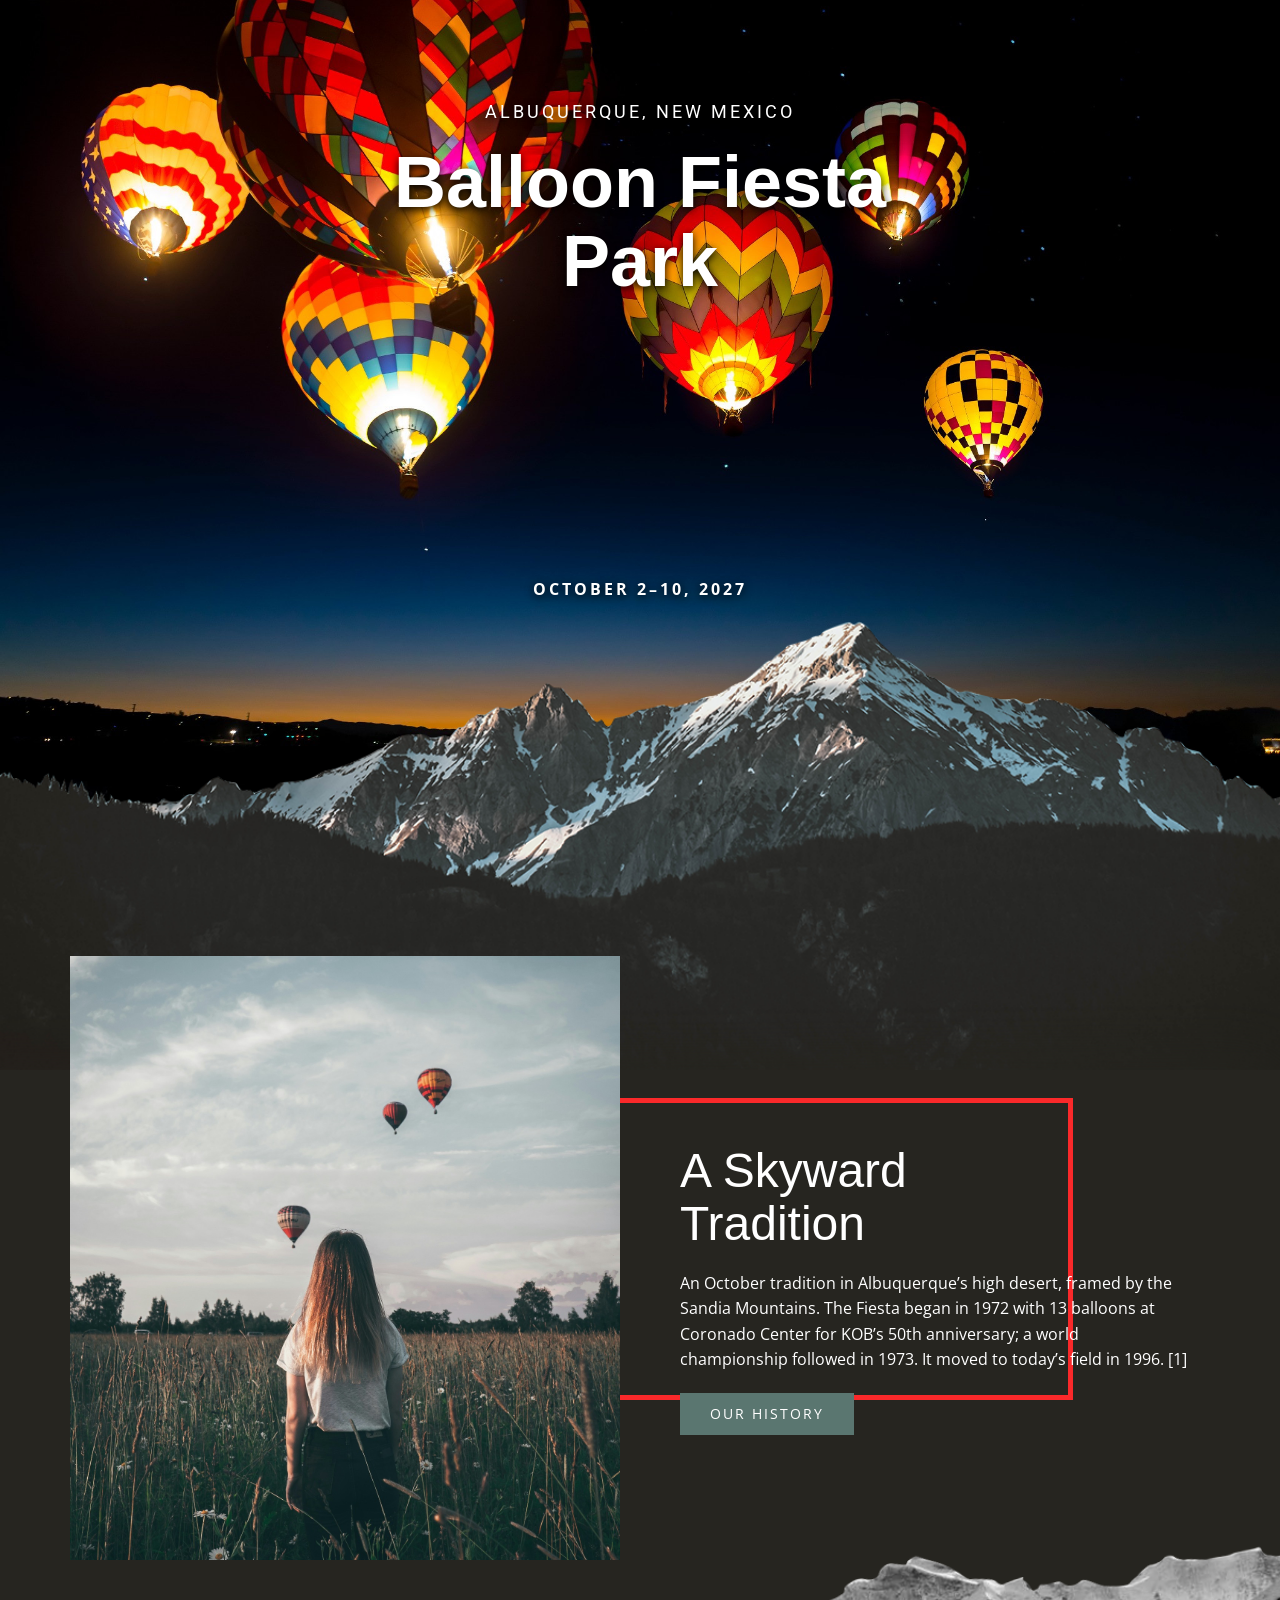
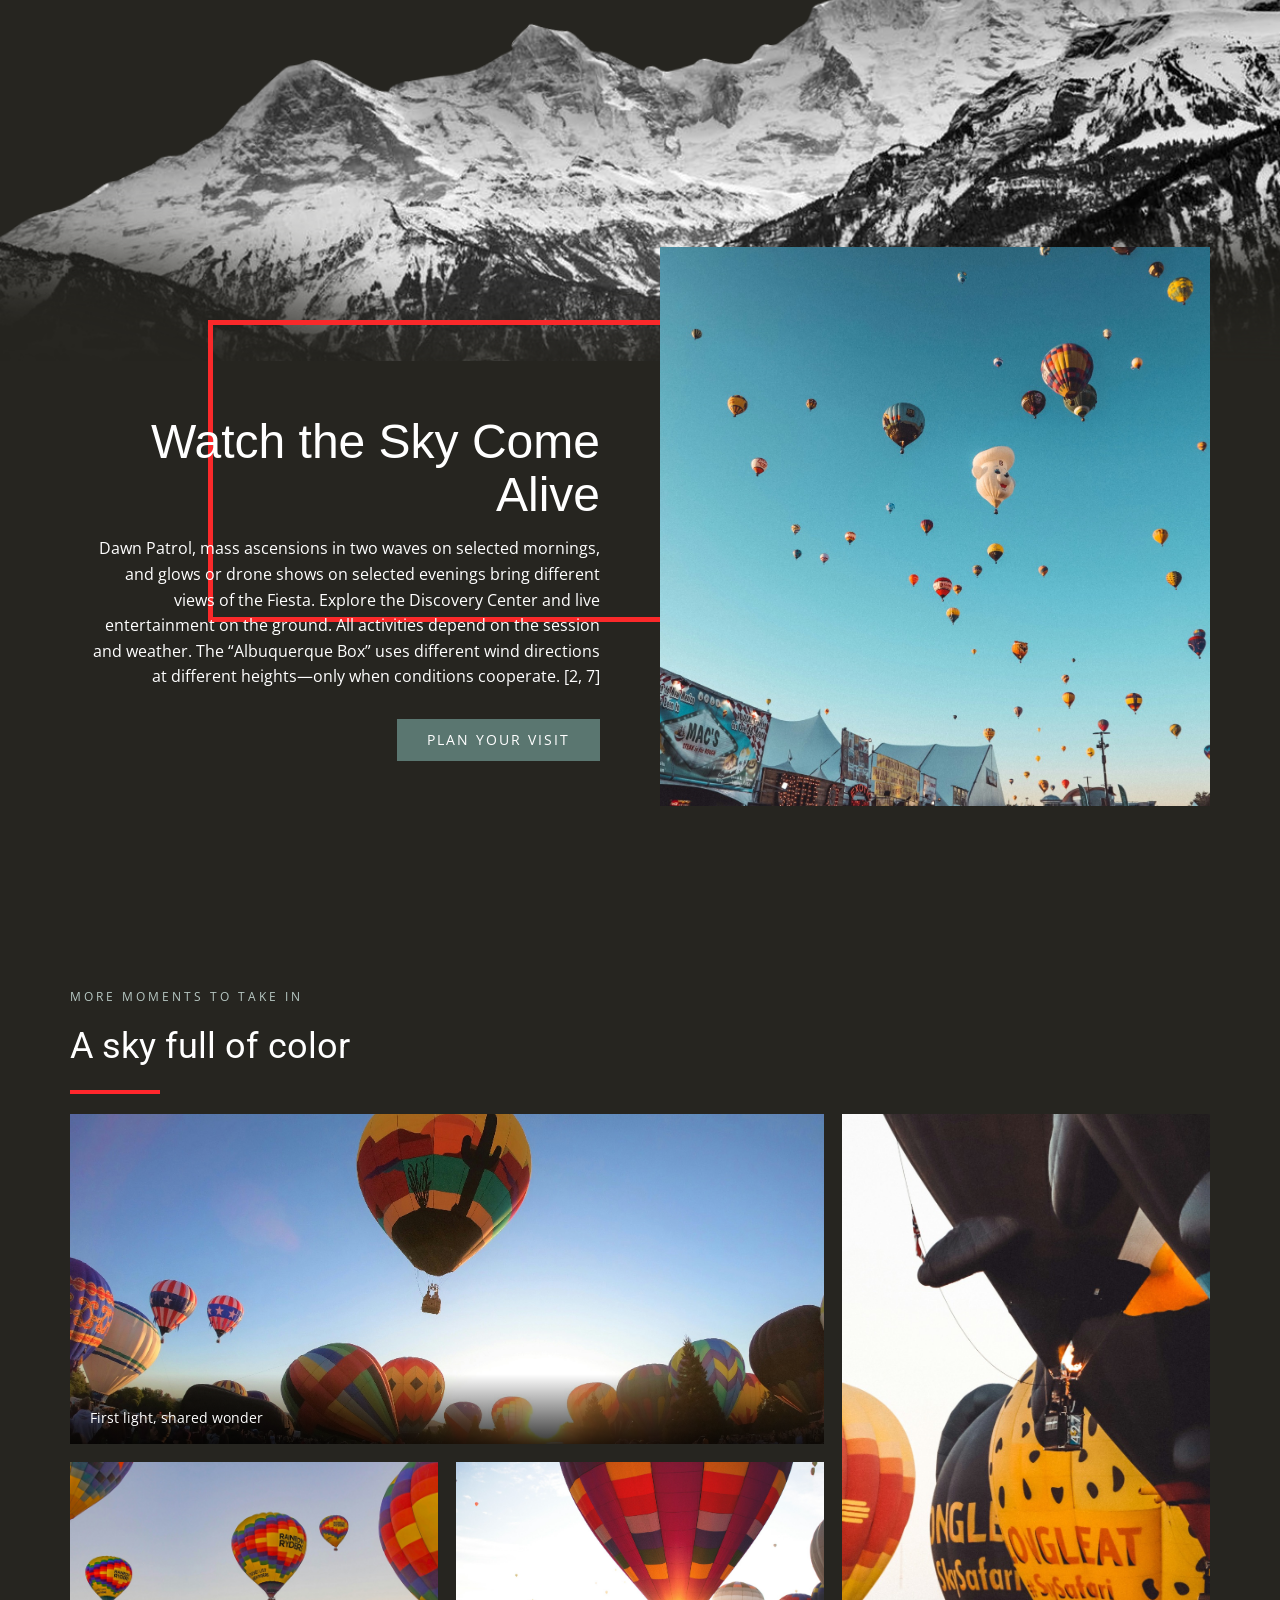
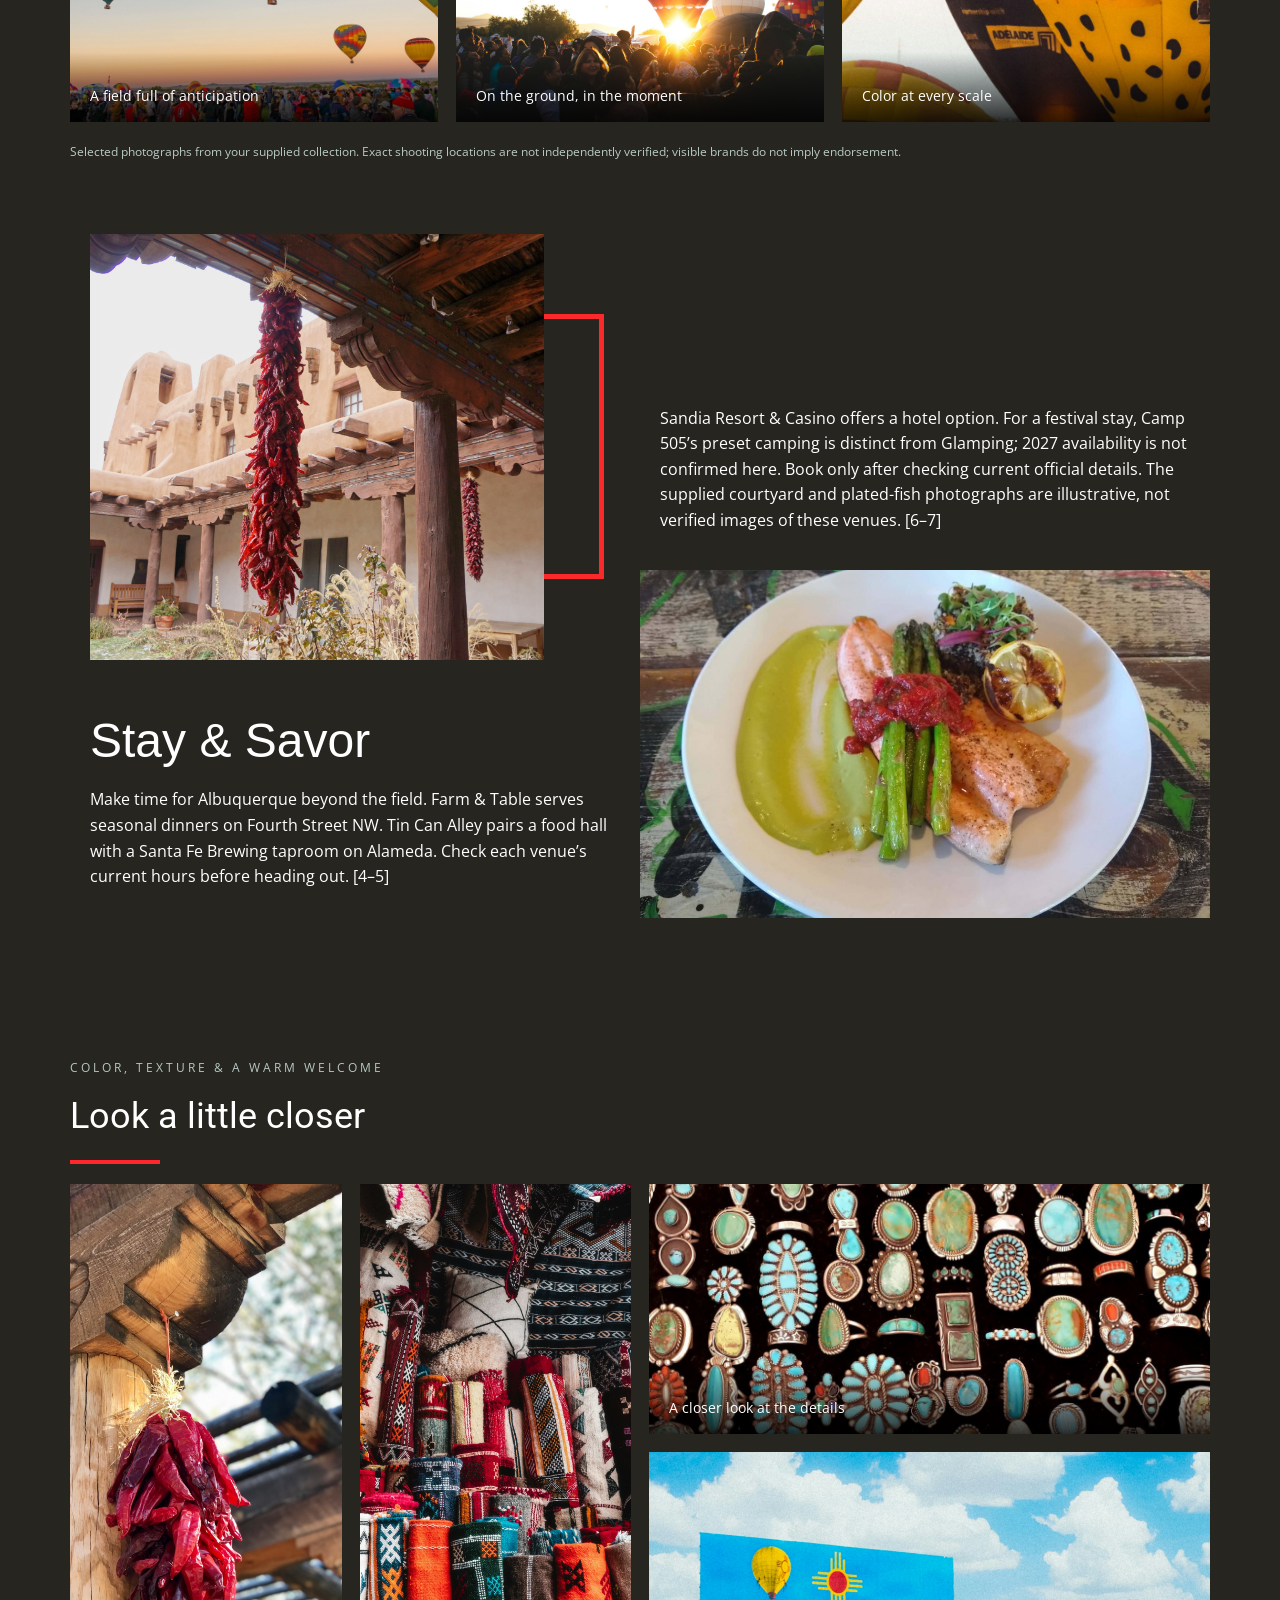
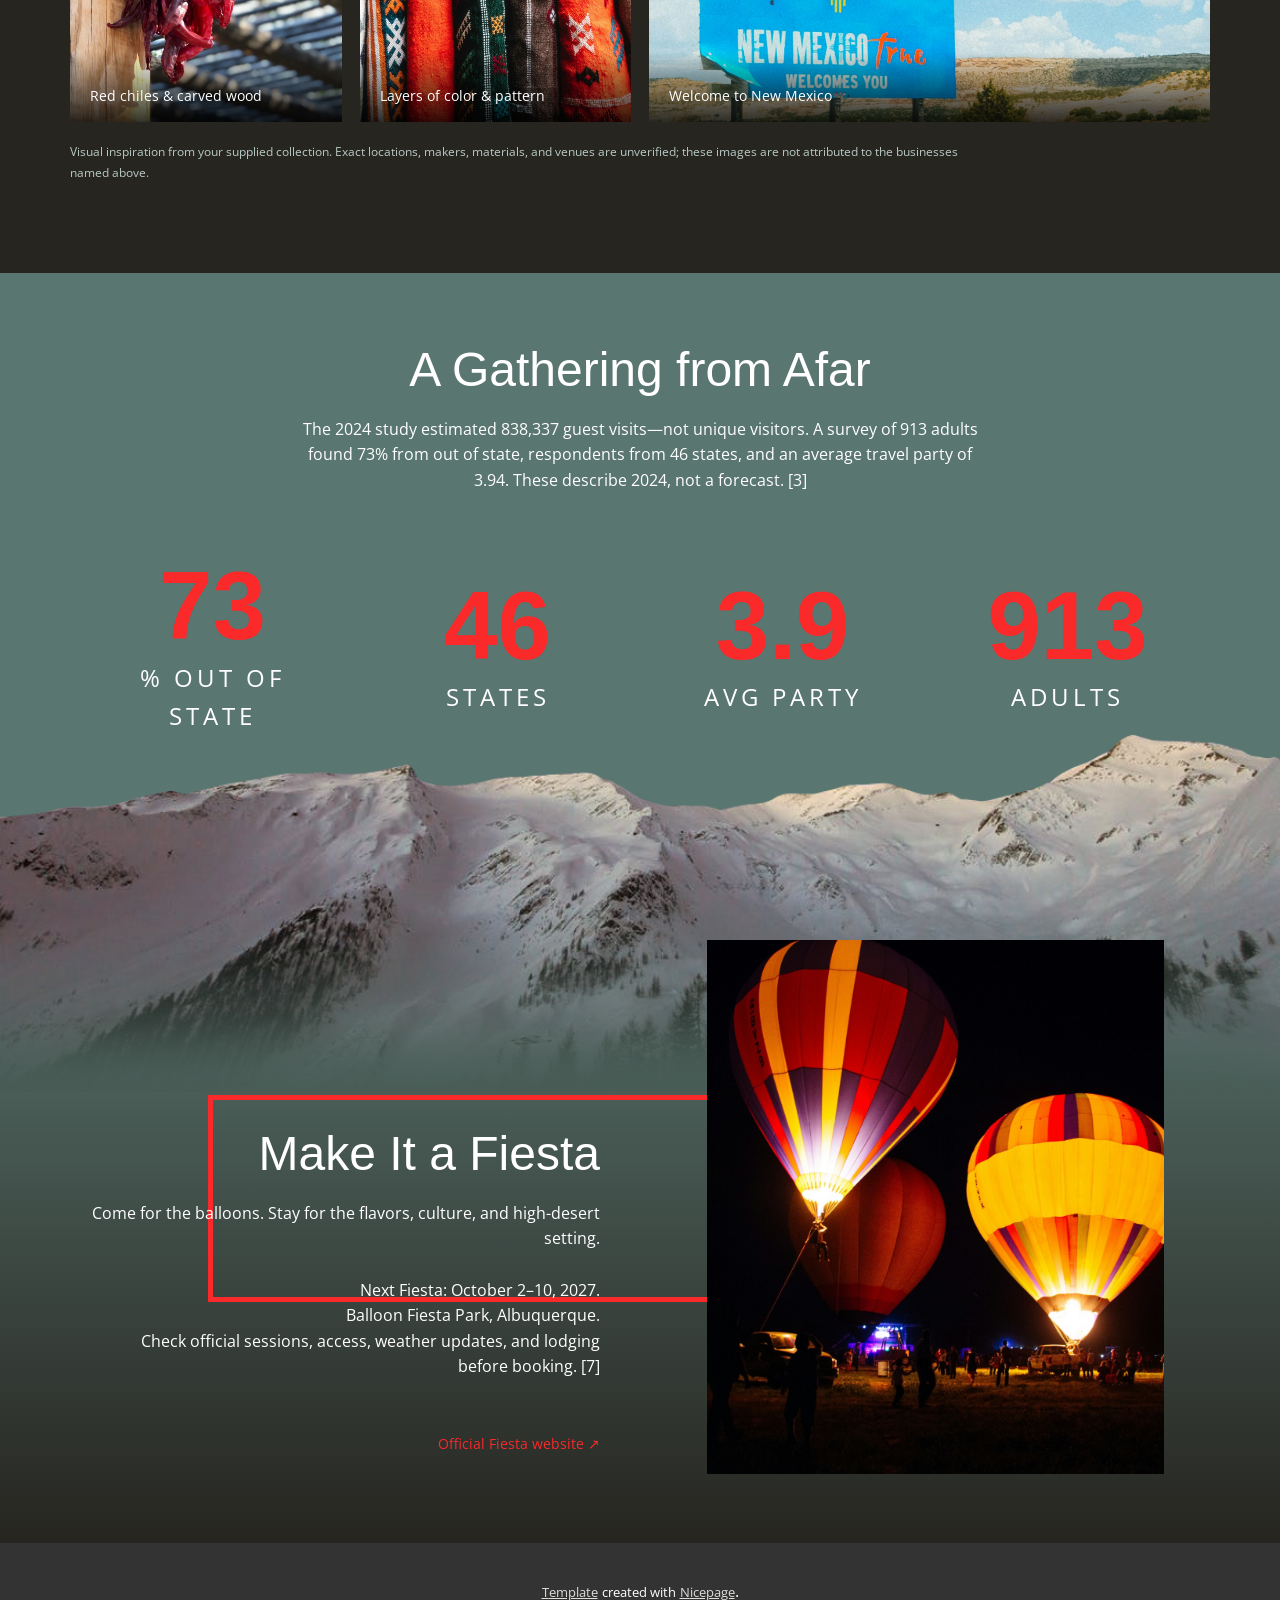
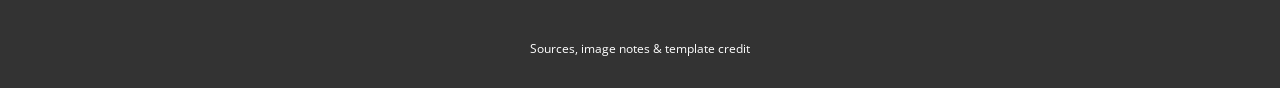
==== balloon-fiesta/index.html @ 9052388d "Add Balloon Fiesta V2 website in separate balloon-fiesta folder" ====
<!DOCTYPE html>
<html style="font-size: 16px;" lang="en"><head>
    <meta http-equiv="Content-Security-Policy" content="default-src 'self' data:; style-src 'self' 'unsafe-inline'; img-src 'self' data:; font-src 'self'; script-src 'none'; connect-src 'none'; form-action 'none'; base-uri 'none'"><meta name="viewport" content="width=device-width, initial-scale=1.0">
    <meta charset="utf-8">
    <meta name="keywords" content="Balloon Fiesta Park, Albuquerque, New Mexico"><meta name="description" content="">
    <title>Balloon Fiesta Park | Albuquerque, New Mexico</title>
    <link rel="stylesheet" href="assets/nicepage.css" media="screen">
    <link id="u-google-font" rel="stylesheet" href="assets/fonts.css"><style class="u-style">.u-section-2 {background-image: url("assets/hero-night.jpeg"); background-position: 50% 50%}
.u-section-2 .u-sheet-1 {min-height: 805px}
.u-section-2 .u-group-1 {width: 684px; min-height: 262px; height: auto; margin: 70px auto 0}
.u-section-2 .u-text-1 {position: relative; text-transform: uppercase; font-size: 1.125rem; letter-spacing: 3px; margin: 25px 20px 0}
.u-section-2 .u-text-2 {position: relative; font-weight: 700; margin: 20px 20px 25px}
.u-section-2 .u-image-1 {width: 284px; height: 201px; margin: 157px auto 80px 428px} 
@media (max-width: 1199px){ .u-section-2 .u-group-1 {width: 564px}
.u-section-2 .u-text-1 {margin-left: 16px; margin-right: 16px}
.u-section-2 .u-text-2 {margin-left: 16px; margin-right: 16px}
.u-section-2 .u-image-1 {width: 234px; margin-left: 353px} }
@media (max-width: 991px){ .u-section-2 .u-sheet-1 {min-height: 836px}
.u-section-2 .u-group-1 {width: 576px; min-height: 328px; margin-top: 65px; margin-bottom: 0}
.u-section-2 .u-text-1 {margin: 35px 13px 0}
.u-section-2 .u-text-2 {margin-left: 13px; margin-right: 13px; margin-bottom: 35px}
.u-section-2 .u-image-1 {width: 179px; margin-top: 162px; margin-left: 270px} }
@media (max-width: 767px){ .u-section-2 .u-sheet-1 {min-height: 733px}
.u-section-2 .u-group-1 {width: 405px}
.u-section-2 .u-text-1 {margin-left: 9px; margin-right: 9px}
.u-section-2 .u-text-2 {font-size: 3.75rem; margin-left: 9px; margin-right: 9px}
.u-section-2 .u-image-1 {width: 168px; margin-top: 65px; margin-left: auto; margin-bottom: 0} }
@media (max-width: 575px){ .u-section-2 .u-group-1 {width: 340px}
.u-section-2 .u-text-1 {margin-left: 6px; margin-right: 6px}
.u-section-2 .u-text-2 {margin-left: 6px; margin-right: 6px}
.u-section-2 .u-image-1 {width: 141px; margin-bottom: 74px} }</style><style class="u-style">.u-section-3 {background-image: none}
.u-section-3 .u-image-1 {height: 462px; margin-top: -193px; margin-bottom: 0; margin-left: 0; width: 1300px}
.u-section-3 .u-sheet-1 {min-height: 805px; margin: -268px auto 0}
.u-section-3 .u-layout-wrap-1 {margin: 150px auto 52px 0}
.u-section-3 .u-image-2 {background-image: url("assets/watching-balloons.jpg"); min-height: 643px; background-position: 50% 50%}
.u-section-3 .u-shape-1 {width: 453px; height: 302px; margin: 142px auto 60px 550px}
.u-section-3 .u-layout-cell-2 {min-height: 643px}
.u-section-3 .u-container-layout-2 {padding-left: 20px}
.u-section-3 .u-text-1 {font-size: 3rem; margin: 189px 246px 0 0}
.u-section-3 .u-text-2 {position: relative; margin: 20px 20px 0 0}
.u-section-3 .u-btn-1 {position: relative; background-image: none; text-transform: uppercase; font-size: 0.875rem; letter-spacing: 2px; margin: 20px auto 125px 0} 
@media (max-width: 1199px){ .u-section-3 .u-image-1 {margin-left: initial; width: auto}
.u-section-3 .u-layout-wrap-1 {margin-right: initial; margin-left: initial}
.u-section-3 .u-image-2 {min-height: 665px}
.u-section-3 .u-shape-1 {margin-left: 454px}
.u-section-3 .u-layout-cell-2 {min-height: 665px}
.u-section-3 .u-container-layout-2 {padding-left: 16px}
.u-section-3 .u-text-1 {width: auto; margin-right: 113px; margin-bottom: 0; margin-left: 0}
.u-section-3 .u-text-2 {margin-right: 16px; margin-bottom: 0; margin-left: 0} }
@media (max-width: 991px){ .u-section-3 .u-image-2 {min-height: 767px}
.u-section-3 .u-shape-1 {width: 350px; margin-top: 141px; margin-bottom: 75px; margin-left: 340px}
.u-section-3 .u-layout-cell-2 {min-height: 767px}
.u-section-3 .u-container-layout-2 {padding-left: 13px}
.u-section-3 .u-text-1 {margin-right: 155px; width: 172px}
.u-section-3 .u-text-2 {margin-right: 13px} }
@media (max-width: 767px){ .u-section-3 .u-sheet-1 {min-height: 1481px; margin-bottom: 0}
.u-section-3 .u-layout-wrap-1 {margin-bottom: 0; margin-right: initial; margin-left: initial}
.u-section-3 .u-shape-1 {margin-top: 594px; margin-bottom: -169px; margin-left: -59px}
.u-section-3 .u-layout-cell-2 {min-height: 572px}
.u-section-3 .u-container-layout-2 {padding-left: 9px}
.u-section-3 .u-text-1 {margin-right: 117px; width: 414px}
.u-section-3 .u-text-2 {margin-right: 9px}
.u-section-3 .u-btn-1 {margin-bottom: 0; margin-left: 0} }
@media (max-width: 575px){ .u-section-3 .u-image-1 {height: 335px; margin-bottom: 0; width: auto; margin-left: initial}
.u-section-3 .u-sheet-1 {min-height: 1411px; margin-top: -142px}
.u-section-3 .u-layout-wrap-1 {margin-top: 40px; margin-right: initial; margin-left: initial}
.u-section-3 .u-image-2 {min-height: 657px}
.u-section-3 .u-shape-1 {margin-top: 478px; margin-bottom: -163px; margin-left: -50px}
.u-section-3 .u-layout-cell-2 {min-height: 642px}
.u-section-3 .u-container-layout-2 {padding-left: 6px}
.u-section-3 .u-text-1 {margin-right: 73px; width: 261px}
.u-section-3 .u-text-2 {margin-right: 6px} }</style><style class="u-style">.u-section-4 {background-image: none}
.u-section-4 .u-image-1 {height: 427px; margin-top: -74px; margin-bottom: 0; width: 1300px; margin-left: 0}
.u-section-4 .u-sheet-1 {min-height: 899px; margin: -352px auto 0}
.u-section-4 .u-layout-wrap-1 {margin: 234px auto 0 0}
.u-section-4 .u-layout-cell-1 {min-height: 599px}
.u-section-4 .u-container-layout-1 {padding-left: 20px; padding-right: 20px}
.u-section-4 .u-shape-1 {width: 453px; height: 302px; margin: 73px auto 0 118px}
.u-section-4 .u-text-1 {position: relative; margin: -86px 0 0}
.u-section-4 .u-text-2 {position: relative; font-size: 3rem; margin: -274px 0 0}
.u-section-4 .u-btn-1 {background-image: none; text-transform: uppercase; font-size: 0.875rem; letter-spacing: 2px; margin: 197px 0 0 auto}
.u-section-4 .u-image-2 {background-image: url("assets/balloon-sky.jpg"); min-height: 599px; background-position: 50% 50%} 
@media (max-width: 1199px){ .u-section-4 .u-image-1 {height: 462px; margin-top: -193px; margin-left: initial; width: auto}
.u-section-4 .u-sheet-1 {min-height: 805px; margin-top: -268px}
.u-section-4 .u-layout-wrap-1 {margin-top: 150px; margin-right: initial; margin-left: initial}
.u-section-4 .u-layout-cell-1 {background-position: 50% 50%}
.u-section-4 .u-container-layout-1 {padding-left: 16px; padding-right: 16px}
.u-section-4 .u-shape-1 {margin-left: 97px}
.u-section-4 .u-text-1 {margin: -109px 0 0}
.u-section-4 .u-text-2 {padding-left: 16px; padding-right: 16px; font-size: 2.25rem; margin: -310px 0 0}
.u-section-4 .u-btn-1 {position: relative; text-transform: none; font-size: 1rem; letter-spacing: normal; margin-top: 256px; margin-right: 0; margin-bottom: 24px}
.u-section-4 .u-image-2 {position: relative}
.u-section-4 .u-container-layout-2 {position: relative} }
@media (max-width: 991px){ .u-section-4 .u-sheet-1 {min-height: 870px; margin-bottom: 0}
.u-section-4 .u-layout-wrap-1 {margin-bottom: 63px; margin-right: initial; margin-left: initial}
.u-section-4 .u-layout-cell-1 {min-height: 688px}
.u-section-4 .u-container-layout-1 {padding-left: 13px; padding-right: 13px}
.u-section-4 .u-shape-1 {margin-left: 74px}
.u-section-4 .u-text-2 {padding-left: 13px; padding-right: 13px; margin-top: -398px}
.u-section-4 .u-btn-1 {margin-top: 344px}
.u-section-4 .u-image-2 {min-height: 688px} }
@media (max-width: 767px){ .u-section-4 .u-layout-cell-1 {min-height: 537px}
.u-section-4 .u-container-layout-1 {padding-left: 9px; padding-right: 9px}
.u-section-4 .u-shape-1 {margin-top: 402px; margin-bottom: 0; margin-left: 128px}
.u-section-4 .u-text-1 {margin-top: -576px}
.u-section-4 .u-text-2 {padding-left: 9px; padding-right: 9px; margin-top: -260px}
.u-section-4 .u-btn-1 {margin-top: 214px; margin-bottom: 0}
.u-section-4 .u-image-2 {min-height: 839px} }
@media (max-width: 575px){ .u-section-4 .u-container-layout-1 {padding-left: 0; padding-right: 0}
.u-section-4 .u-shape-1 {width: 349px; margin-left: 41px}
.u-section-4 .u-text-1 {margin-left: 6px; margin-right: 6px}
.u-section-4 .u-text-2 {padding-left: 6px; padding-right: 6px; width: auto; margin-top: -391px; margin-left: 12px}
.u-section-4 .u-btn-1 {margin-top: 345px; margin-right: 6px; margin-bottom: 3px} }</style><style class="u-style">.u-section-5 {background-image: none}
.u-section-5 .u-sheet-1 {min-height: 735px}
.u-section-5 .u-layout-wrap-1 {margin: 103px auto 87px 0}
.u-section-5 .u-layout-cell-1 {min-height: 529px}
.u-section-5 .u-container-layout-1 {padding-left: 20px; padding-right: 20px}
.u-section-5 .u-shape-1 {width: 285px; height: 265px; margin: -72px 16px 0 auto}
.u-section-5 .u-image-1 {width: 454px; height: 426px; margin: -345px auto 0 0}
.u-section-5 .u-text-1 {position: relative; font-size: 3rem; margin: 55px 0 0}
.u-section-5 .u-text-2 {position: relative; margin: 20px 0 4px}
.u-section-5 .u-layout-cell-2 {background-image: none; min-height: 529px}
.u-section-5 .u-text-3 {margin: 20px 20px 0}
.u-section-5 .u-image-2 {height: 348px; width: 570px; margin: 36px auto 0} 
@media (max-width: 1199px){ .u-section-5 .u-layout-wrap-1 {margin-right: initial; margin-left: initial}
.u-section-5 .u-container-layout-1 {padding-left: 16px; padding-right: 16px}
.u-section-5 .u-shape-1 {margin-right: 13px}
.u-section-5 .u-image-1 {width: 374px}
.u-section-5 .u-text-3 {margin-left: 16px; margin-right: 16px}
.u-section-5 .u-image-2 {width: 470px} }
@media (max-width: 991px){ .u-section-5 .u-container-layout-1 {padding-left: 13px; padding-right: 13px}
.u-section-5 .u-shape-1 {margin-right: 10px}
.u-section-5 .u-image-1 {width: 287px}
.u-section-5 .u-text-3 {margin-left: 13px; margin-right: 13px}
.u-section-5 .u-image-2 {width: 360px} }
@media (max-width: 767px){ .u-section-5 .u-container-layout-1 {padding-left: 9px; padding-right: 9px}
.u-section-5 .u-shape-1 {margin-right: 8px; margin-bottom: 0}
.u-section-5 .u-image-1 {width: 421px; margin-bottom: 0; margin-left: 0}
.u-section-5 .u-text-1 {margin-left: 0; margin-right: 0; margin-bottom: 0}
.u-section-5 .u-text-2 {margin-left: 0; margin-right: 0}
.u-section-5 .u-text-3 {margin-left: 9px; margin-right: 9px; margin-bottom: 0}
.u-section-5 .u-image-2 {width: 439px; margin-right: 0; margin-bottom: 0} }
@media (max-width: 575px){ .u-section-5 .u-container-layout-1 {padding-left: 6px; padding-right: 6px}
.u-section-5 .u-shape-1 {margin-right: 5px}
.u-section-5 .u-image-1 {width: 226px}
.u-section-5 .u-text-3 {margin-left: 6px; margin-right: 6px}
.u-section-5 .u-image-2 {width: 283px} }</style><style class="u-style">.u-section-6 {background-image: none}
.u-section-6 .u-sheet-1 {min-height: 615px}
.u-section-6 .u-group-1 {min-height: 126px; width: 800px; margin: 56px auto 0}
.u-section-6 .u-container-layout-1 {padding-left: 60px; padding-right: 60px}
.u-section-6 .u-text-1 {font-size: 3rem; margin: 15px 0 0}
.u-section-6 .u-text-2 {margin: 20px 0 15px}
.u-section-6 .u-layout-wrap-1 {margin: 16px 0 0}
.u-section-6 .u-layout-cell-1 {min-height: 239px}
.u-section-6 .u-container-layout-2 {padding-left: 30px; padding-right: 30px}
.u-section-6 .u-text-3 {font-weight: 700; font-size: 6rem; margin: 25px 0 0}
.u-section-6 .u-text-4 {text-transform: uppercase; letter-spacing: 4px; font-size: 1.5rem; width: 225px; margin: 0 auto 25px}
.u-section-6 .u-layout-cell-2 {min-height: 239px; background-image: none}
.u-section-6 .u-container-layout-3 {padding-left: 30px; padding-right: 30px}
.u-section-6 .u-text-5 {font-weight: 700; font-size: 6rem; margin: 25px 0 0}
.u-section-6 .u-text-6 {text-transform: uppercase; letter-spacing: 4px; font-size: 1.5rem; width: 225px; margin: 0 auto 25px}
.u-section-6 .u-layout-cell-3 {min-height: 239px; background-image: none}
.u-section-6 .u-container-layout-4 {padding-left: 30px; padding-right: 30px}
.u-section-6 .u-text-7 {font-weight: 700; font-size: 6rem; margin: 25px 0 0}
.u-section-6 .u-text-8 {text-transform: uppercase; letter-spacing: 4px; font-size: 1.5rem; width: 225px; margin: 0 auto 25px}
.u-section-6 .u-layout-cell-4 {min-height: 239px; background-image: none}
.u-section-6 .u-container-layout-5 {padding-left: 30px; padding-right: 30px}
.u-section-6 .u-text-9 {font-weight: 700; font-size: 6rem; margin: 48px 0 0}
.u-section-6 .u-text-10 {text-transform: uppercase; letter-spacing: 4px; font-size: 1.5rem; width: 225px; margin: 0 auto 48px} 
@media (max-width: 1199px){ .u-section-6 .u-group-1 {width: 660px}
.u-section-6 .u-container-layout-1 {padding-left: 49px; padding-right: 49px}
.u-section-6 .u-layout-wrap-1 {margin-right: initial; margin-left: initial}
.u-section-6 .u-container-layout-2 {padding-left: 25px; padding-right: 25px}
.u-section-6 .u-text-4 {font-size: 1.25rem; width: 186px; margin-top: 0}
.u-section-6 .u-container-layout-3 {padding-left: 25px; padding-right: 25px}
.u-section-6 .u-text-6 {font-size: 1.25rem; width: 186px; margin-top: 0}
.u-section-6 .u-container-layout-4 {padding-left: 25px; padding-right: 25px}
.u-section-6 .u-text-8 {font-size: 1.25rem; width: 186px; margin-top: 0}
.u-section-6 .u-container-layout-5 {padding-left: 25px; padding-right: 25px}
.u-section-6 .u-text-9 {margin-top: 51px}
.u-section-6 .u-text-10 {font-size: 1.25rem; width: 186px; margin-bottom: 51px} }
@media (max-width: 991px){ .u-section-6 .u-sheet-1 {min-height: 829px}
.u-section-6 .u-group-1 {min-height: 279px; width: 613px; height: auto; margin-top: 54px; margin-bottom: 0}
.u-section-6 .u-container-layout-1 {padding-left: 38px; padding-right: 38px}
.u-section-6 .u-text-1 {margin: 30px 0 0}
.u-section-6 .u-text-2 {margin-left: 0; margin-right: 0; margin-bottom: 30px}
.u-section-6 .u-layout-wrap-1 {margin-top: 18px; margin-bottom: 0; margin-right: initial; margin-left: initial}
.u-section-6 .u-container-layout-2 {padding-left: 19px; padding-right: 19px}
.u-section-6 .u-text-3 {margin-left: 0; margin-right: 0; margin-bottom: 0}
.u-section-6 .u-text-4 {width: 142px}
.u-section-6 .u-container-layout-3 {padding-left: 0; padding-right: 0}
.u-section-6 .u-text-5 {margin-left: 19px; margin-right: 19px; margin-bottom: 0}
.u-section-6 .u-text-6 {width: 200px}
.u-section-6 .u-container-layout-4 {padding-left: 0; padding-right: 0}
.u-section-6 .u-text-7 {margin-left: 19px; margin-right: 19px; margin-bottom: 0}
.u-section-6 .u-text-8 {width: 170px}
.u-section-6 .u-container-layout-5 {padding-left: 0; padding-right: 0}
.u-section-6 .u-text-9 {margin-left: 19px; margin-right: 19px}
.u-section-6 .u-text-10 {width: 322px; margin-left: 19px; margin-right: 19px} }
@media (max-width: 767px){ .u-section-6 .u-group-1 {width: 474px}
.u-section-6 .u-container-layout-1 {padding-left: 28px; padding-right: 28px}
.u-section-6 .u-container-layout-2 {padding-left: 14px; padding-right: 14px}
.u-section-6 .u-text-4 {width: 133px}
.u-section-6 .u-text-5 {margin-left: 14px; margin-right: 14px}
.u-section-6 .u-text-6 {width: 182px}
.u-section-6 .u-text-7 {margin-left: 14px; margin-right: 14px}
.u-section-6 .u-text-8 {width: 168px}
.u-section-6 .u-text-9 {margin-left: 14px; margin-right: 14px}
.u-section-6 .u-text-10 {width: 133px; margin-left: auto; margin-right: auto} }
@media (max-width: 575px){ .u-section-6 .u-group-1 {width: 340px}
.u-section-6 .u-container-layout-1 {padding-left: 18px; padding-right: 18px}
.u-section-6 .u-container-layout-2 {padding-left: 9px; padding-right: 9px}
.u-section-6 .u-text-4 {width: 112px}
.u-section-6 .u-text-5 {margin-left: 9px; margin-right: 9px}
.u-section-6 .u-text-6 {width: 191px}
.u-section-6 .u-text-7 {margin-left: 9px; margin-right: 9px}
.u-section-6 .u-text-8 {width: 172px}
.u-section-6 .u-text-9 {margin-top: 25px; margin-left: 9px; margin-right: 9px}
.u-section-6 .u-text-10 {width: 112px; margin-bottom: 25px} }</style><style class="u-style">.u-section-7 {background-image: linear-gradient(#5a7670, #262520)}
.u-section-7 .u-image-1 {height: 373px; margin-top: -166px; margin-bottom: 0; margin-left: 0; width: 1300px}
.u-section-7 .u-sheet-1 {min-height: 655px; margin: -207px auto 0}
.u-section-7 .u-layout-wrap-1 {margin: 173px auto 0 0}
.u-section-7 .u-layout-cell-1 {min-height: 453px}
.u-section-7 .u-container-layout-1 {padding-left: 20px; padding-right: 20px}
.u-section-7 .u-shape-1 {width: 499px; height: 207px; margin: 34px auto 0 118px}
.u-section-7 .u-text-1 {position: relative; font-size: 3rem; margin: -174px 0 0}
.u-section-7 .u-text-2 {position: relative; margin: 20px 0 0}
.u-section-7 .u-social-icons-1 {white-space: nowrap; height: 25px; min-height: 16px; width: 166px; min-width: 120px; margin: 33px 0 66px auto}
.u-section-7 .u-icon-1 {height: 100%}
.u-section-7 .u-icon-2 {height: 100%}
.u-section-7 .u-icon-3 {height: 100%}
.u-section-7 .u-icon-4 {height: 100%}
.u-section-7 .u-icon-5 {height: 100%}
.u-section-7 .u-layout-cell-2 {min-height: 453px}
.u-section-7 .u-image-2 {width: 457px; height: 534px; margin: -121px auto 0} 
@media (max-width: 1199px){ .u-section-7 .u-image-1 {margin-left: initial; width: auto}
.u-section-7 .u-layout-wrap-1 {margin-right: initial; margin-left: initial}
.u-section-7 .u-container-layout-1 {padding-left: 16px; padding-right: 16px}
.u-section-7 .u-shape-1 {margin-left: 97px}
.u-section-7 .u-image-2 {width: 377px} }
@media (max-width: 991px){ .u-section-7 .u-image-1 {height: 264px; margin-top: -57px; margin-bottom: 0; width: auto; margin-left: initial}
.u-section-7 .u-container-layout-1 {padding-left: 13px; padding-right: 13px}
.u-section-7 .u-shape-1 {margin-left: 74px}
.u-section-7 .u-image-2 {width: 289px; height: 453px; margin-top: -40px; margin-bottom: 0} }
@media (max-width: 767px){ .u-section-7 .u-container-layout-1 {padding-left: 9px; padding-right: 9px}
.u-section-7 .u-shape-1 {margin-top: 380px; margin-left: 82px}
.u-section-7 .u-text-1 {margin-top: -520px; margin-left: 0; margin-right: 0}
.u-section-7 .u-image-2 {width: 405px; margin-right: 0} }
@media (max-width: 575px){ .u-section-7 .u-image-1 {height: 158px; width: auto; margin-left: initial}
.u-section-7 .u-sheet-1 {min-height: 920px; margin-top: -101px}
.u-section-7 .u-layout-wrap-1 {margin-top: 54px; margin-bottom: 0; margin-right: initial; margin-left: initial}
.u-section-7 .u-container-layout-1 {padding-left: 6px; padding-right: 6px}
.u-section-7 .u-shape-1 {width: 349px; margin-top: 380px; margin-left: 35px}
.u-section-7 .u-image-2 {width: 262px; height: 387px; margin-bottom: 66px} }</style><meta name="theme-color" content="#262520"><style>/* Content-only legibility overrides; original template geometry retained. */
.u-section-2 .u-group-1{color:#fff;text-shadow:0 2px 8px #000;}
.fiesta-brand{display:flex;align-items:center;justify-content:center;text-align:center;color:#fff;font-weight:700;letter-spacing:3px;text-shadow:0 2px 8px #000;}
.u-section-7 .u-text-2{white-space:pre-line;}
.u-social-icons-1{white-space:normal!important;}
.u-backlink details{max-width:1100px;margin:14px auto;padding:0 20px;text-align:left;font-size:12px;line-height:1.6;}
.u-backlink summary{cursor:pointer;text-align:center;}
.u-backlink a{color:inherit;}
</style><style>/* Clip inherited decorative overflow without changing layout. */
@media(max-width:575px){html,body{overflow-x:clip;}}
</style><style>
/* V2 editorial galleries: additional supplied images, no change to originals. */
.fiesta-editorial{display:flow-root;background:#262520;color:#fff;padding:55px 0 100px;position:relative;}
.fiesta-inner{width:calc(100% - 60px);max-width:1140px;margin:0 auto;}
.fiesta-kicker{font-size:12px;letter-spacing:3px;color:#b8c9c4;margin:0 0 16px;}
.fiesta-gallery-title{font-size:48px;font-weight:400;line-height:1.1;margin:0 0 34px;max-width:700px;}
.fiesta-gallery-title:after{content:"";display:block;width:90px;height:4px;background:#ff272c;margin-top:24px;}
.fiesta-grid{display:grid;grid-template-columns:repeat(12,minmax(0,1fr));gap:18px;}
.fiesta-photo{margin:0;position:relative;overflow:hidden;min-width:0;background:#17221f;}
.fiesta-photo img{display:block;width:100%;height:100%;object-fit:cover;}
.fiesta-photo figcaption{position:absolute;bottom:0;left:0;right:0;padding:34px 20px 17px;background:linear-gradient(transparent,rgba(0,0,0,.8));font-size:14px;line-height:1.4;color:#fff;}
.balloon-mosaic .fiesta-grid{grid-template-rows:330px 260px;}
.balloon-mosaic .photo-1{grid-column:1/9;grid-row:1;}
.balloon-mosaic .photo-2{grid-column:9/13;grid-row:1/3;}
.balloon-mosaic .photo-3{grid-column:1/5;grid-row:2;}
.balloon-mosaic .photo-4{grid-column:5/9;grid-row:2;}
.culture-mosaic{padding-top:20px;padding-bottom:70px;}
.culture-mosaic .fiesta-grid{grid-template-rows:250px 270px;}
.culture-mosaic .photo-1{grid-column:1/4;grid-row:1/3;}
.culture-mosaic .photo-2{grid-column:4/7;grid-row:1/3;}
.culture-mosaic .photo-3{grid-column:7/13;grid-row:1;}
.culture-mosaic .photo-4{grid-column:7/13;grid-row:2;}
.culture-mosaic .photo-4 img{object-position:50% 54%!important;}
.fiesta-photo-note{font-size:12px;line-height:1.7;color:#b8c9c4;max-width:900px;margin:20px 0 0;}
@media(max-width:991px){.fiesta-gallery-title{font-size:40px;}.fiesta-inner{width:calc(100% - 48px);}.balloon-mosaic .fiesta-grid{grid-template-rows:270px 220px;}.culture-mosaic .fiesta-grid{grid-template-rows:220px 240px;}}
@media(max-width:767px){.fiesta-editorial{padding:40px 0 85px;}.fiesta-inner{width:calc(100% - 36px);}.fiesta-gallery-title{font-size:36px;margin-bottom:24px;}.fiesta-grid{grid-template-columns:repeat(2,minmax(0,1fr));gap:12px;}.balloon-mosaic .fiesta-grid,.culture-mosaic .fiesta-grid{grid-template-rows:none;grid-auto-rows:240px;}.balloon-mosaic .photo-1{grid-column:1/3;grid-row:auto;}.balloon-mosaic .photo-2,.balloon-mosaic .photo-3,.balloon-mosaic .photo-4,.culture-mosaic .photo-1,.culture-mosaic .photo-2,.culture-mosaic .photo-3,.culture-mosaic .photo-4{grid-column:auto;grid-row:auto;}.balloon-mosaic .photo-4{grid-column:1/3;}.culture-mosaic .photo-3,.culture-mosaic .photo-4{grid-column:1/3;}.culture-mosaic .photo-4 img{object-fit:contain;}.fiesta-photo figcaption{font-size:12px;padding:30px 12px 12px;}.culture-mosaic{padding-top:0;padding-bottom:55px;}}
@media(max-width:374px){.fiesta-grid{display:block;}.fiesta-photo{height:280px;margin-bottom:12px;}.fiesta-photo.photo-1{height:260px;}}
</style></head>
<body class="u-body">
    <section class="u-clearfix u-image u-section-2" id="sec-3bb2" aria-label="Supplied photograph of illuminated balloons at night."><div class="u-clearfix u-sheet u-sheet-1">
            <div class="u-align-center u-container-style u-group u-group-1">
                <div class="u-container-layout u-valign-middle">
                    <h4 class="u-text u-text-1">Albuquerque, New Mexico</h4>
                    <h1 class="u-custom-font u-font-trebuchet-ms u-text u-title u-text-2">Balloon Fiesta Park</h1>
                </div>
            </div><div class="u-image u-image-contain u-image-default u-image-1 fiesta-brand">OCTOBER 2–10, 2027</div></div></section>
    <section class="u-clearfix u-palette-1-base u-section-3" id="carousel_1698"><img src="assets/backgroundbackgroundimagebluesky1054218.png" alt="" class="u-expanded-width u-image u-image-contain u-image-default u-image-1"><div class="u-clearfix u-sheet u-sheet-1">
            <div class="u-clearfix u-expanded-width u-gutter-40 u-layout-wrap u-layout-wrap-1">
                <div class="u-layout">
                    <div class="u-layout-row">
                        <div class="u-container-style u-image u-layout-cell u-left-cell u-size-30 u-image-2" aria-label="Person watching balloons above a meadow; exact location unverified.">
                            <div class="u-container-layout">
                                <div class="u-border-5 u-border-palette-2-base u-shape u-shape-left u-shape-1"></div>
                            </div>
                        </div>
                        <div class="u-container-style u-layout-cell u-right-cell u-size-30 u-layout-cell-2">
                            <div class="u-container-layout u-container-layout-2">
                                <h2 class="u-custom-font u-font-trebuchet-ms u-text u-text-1">A Skyward Tradition</h2>
                                <p class="u-text u-text-2">An October tradition in Albuquerque’s high desert, framed by the Sandia Mountains. The Fiesta began in 1972 with 13 balloons at Coronado Center for KOB’s 50th anniversary; a world championship followed in 1973. It moved to today’s field in 1996. [1]</p><a href="https://www.balloonfiesta.com/about-us/history/" class="u-btn u-button-style u-palette-3-base u-btn-1">Our history</a></div>
                        </div>
                    </div>
                </div>
            </div>
        </div></section>
    <section class="u-clearfix u-palette-1-base u-section-4" id="carousel_9ec6"><img src="assets/pexelsphoto355747.png" alt="" class="u-expanded-width u-image u-image-contain u-image-default u-image-1"><div class="u-clearfix u-sheet u-sheet-1">
            <div class="u-clearfix u-expanded-width u-gutter-40 u-layout-wrap u-layout-wrap-1">
                <div class="u-layout">
                    <div class="u-layout-row">
                        <div class="u-align-right u-container-style u-layout-cell u-right-cell u-size-30 u-layout-cell-1">
                            <div class="u-container-layout u-container-layout-1">
                                <div class="u-border-5 u-border-palette-2-base u-shape u-shape-right u-shape-1"></div>
                                <p class="u-text u-text-1">Dawn Patrol, mass ascensions in two waves on selected mornings, and glows or drone shows on selected evenings bring different views of the Fiesta. Explore the Discovery Center and live entertainment on the ground. All activities depend on the session and weather. The “Albuquerque Box” uses different wind directions at different heights—only when conditions cooperate. [2, 7]</p>
                                <h2 class="u-custom-font u-font-trebuchet-ms u-text u-text-2">Watch the Sky Come Alive</h2><a href="https://www.balloonfiesta.com/" class="u-btn u-button-style u-palette-3-base u-btn-1">Plan your visit</a></div>
                        </div>
                        <div class="u-container-style u-image u-layout-cell u-left-cell u-size-30 u-image-2" aria-label="Colorful balloons above festival stalls; supplied photograph.">
                            <div class="u-container-layout u-container-layout-2"></div>
                        </div>
                    </div>
                </div>
            </div>
        </div></section>
    <section class="fiesta-editorial balloon-mosaic" aria-label="A sky full of color"><div class="fiesta-inner"><p class="fiesta-kicker">MORE MOMENTS TO TAKE IN</p><h2 class="u-font-trebuchet-ms fiesta-gallery-title">A sky full of color</h2><div class="fiesta-grid"><figure class="fiesta-photo photo-1"><img src="assets/sunrise-field.jpg" alt="Balloons and a crowd in the early light" style="object-position:50% 50%" loading="eager"><figcaption>First light, shared wonder</figcaption></figure><figure class="fiesta-photo photo-2"><img src="assets/balloon-detail.jpg" alt="Colorful patterned balloons viewed close up" style="object-position:50% 50%" loading="eager"><figcaption>Color at every scale</figcaption></figure><figure class="fiesta-photo photo-3"><img src="assets/festival-field.jpg" alt="Rainbow Ryders balloons above a large crowd" style="object-position:50% 50%" loading="eager"><figcaption>A field full of anticipation</figcaption></figure><figure class="fiesta-photo photo-4"><img src="assets/balloon-crowd.jpg" alt="A balloon above spectators in strong sunlight" style="object-position:50% 50%" loading="eager"><figcaption>On the ground, in the moment</figcaption></figure></div><p class="fiesta-photo-note">Selected photographs from your supplied collection. Exact shooting locations are not independently verified; visible brands do not imply endorsement.</p></div></section><section class="u-clearfix u-palette-1-base u-section-5" id="carousel_d0f3"><div class="u-clearfix u-sheet u-sheet-1">
            <div class="u-clearfix u-expanded-width u-layout-wrap u-layout-wrap-1">
                <div class="u-layout">
                    <div class="u-layout-row">
                        <div class="u-container-style u-expand-resize u-layout-cell u-left-cell u-size-30 u-layout-cell-1">
                            <div class="u-container-layout u-container-layout-1">
                                <div class="u-border-5 u-border-palette-2-base u-shape u-shape-left u-shape-1"></div><img class="u-image u-image-1" src="assets/courtyard.jpeg" alt="Adobe-style courtyard with red chiles; exact location unverified.">
                                <h2 class="u-custom-font u-font-trebuchet-ms u-text u-text-1">Stay &amp; Savor</h2>
                                <p class="u-text u-text-2">Make time for Albuquerque beyond the field. Farm &amp; Table serves seasonal dinners on Fourth Street NW. Tin Can Alley pairs a food hall with a Santa Fe Brewing taproom on Alameda. Check each venue’s current hours before heading out. [4–5]</p>
                            </div>
                        </div>
                        <div class="u-container-style u-layout-cell u-right-cell u-size-30 u-layout-cell-2">
                            <div class="u-container-layout">
                                <p class="u-text u-text-3">Sandia Resort &amp; Casino offers a hotel option. For a festival stay, Camp 505’s preset camping is distinct from Glamping; 2027 availability is not confirmed here. Book only after checking current official details. The supplied courtyard and plated-fish photographs are illustrative, not verified images of these venues. [6–7]</p><img class="u-image u-image-2" src="assets/dining.jpeg" alt="Plated fish with asparagus and lemon; venue unverified."></div>
                        </div>
                    </div>
                </div>
            </div>
        </div></section>
    <section class="fiesta-editorial culture-mosaic" aria-label="Look a little closer"><div class="fiesta-inner"><p class="fiesta-kicker">COLOR, TEXTURE &amp; A WARM WELCOME</p><h2 class="u-font-trebuchet-ms fiesta-gallery-title">Look a little closer</h2><div class="fiesta-grid"><figure class="fiesta-photo photo-1"><img src="assets/red-chiles.jpg" alt="Hanging red chiles on a carved wooden post" style="object-position:50% 45%" loading="eager"><figcaption>Red chiles &amp; carved wood</figcaption></figure><figure class="fiesta-photo photo-2"><img src="assets/textiles.jpg" alt="Display of colorful patterned rugs and textiles" style="object-position:50% 45%" loading="eager"><figcaption>Layers of color &amp; pattern</figcaption></figure><figure class="fiesta-photo photo-3"><img src="assets/jewelry.jpg" alt="Display of turquoise-colored stone jewelry; materials and makers unverified" style="object-position:50% 45%" loading="eager"><figcaption>A closer look at the details</figcaption></figure><figure class="fiesta-photo photo-4"><img src="assets/welcome-sign.jpg" alt="Roadside sign reading New Mexico True Welcomes You" style="object-position:50% 55%" loading="eager"><figcaption>Welcome to New Mexico</figcaption></figure></div><p class="fiesta-photo-note">Visual inspiration from your supplied collection. Exact locations, makers, materials, and venues are unverified; these images are not attributed to the businesses named above.</p></div></section><section class="u-clearfix u-palette-3-base u-section-6" id="sec-96f3"><div class="u-clearfix u-sheet u-sheet-1">
            <div class="u-align-center u-container-style u-group u-group-1">
                <div class="u-container-layout u-valign-middle u-container-layout-1">
                    <h2 class="u-custom-font u-font-trebuchet-ms u-text u-text-1">A Gathering from Afar</h2>
                    <p class="u-text u-text-2">The 2024 study estimated 838,337 guest visits—not unique visitors. A survey of 913 adults found 73% from out of state, respondents from 46 states, and an average travel party of 3.94. These describe 2024, not a forecast. [3]</p>
                </div>
            </div>
            <div class="u-clearfix u-expanded-width u-layout-wrap u-layout-wrap-1">
                <div class="u-layout">
                    <div class="u-layout-row">
                        <div class="u-container-style u-layout-cell u-left-cell u-size-15 u-size-30-md u-layout-cell-1">
                            <div class="u-container-layout u-valign-middle u-container-layout-2">
                                <h1 class="u-align-center u-custom-font u-font-trebuchet-ms u-text u-text-palette-2-base u-title u-text-3">73</h1>
                                <p class="u-align-center u-text u-text-4">% out of state</p>
                            </div>
                        </div>
                        <div class="u-align-center-md u-align-center-sm u-align-center-xs u-container-style u-layout-cell u-size-15 u-size-30-md u-layout-cell-2">
                            <div class="u-container-layout u-valign-middle u-container-layout-3">
                                <h1 class="u-align-center-lg u-align-center-xl u-custom-font u-font-trebuchet-ms u-text u-text-palette-2-base u-title u-text-5">46</h1>
                                <p class="u-align-center-lg u-align-center-xl u-text u-text-6">States</p>
                            </div>
                        </div>
                        <div class="u-align-center-md u-align-center-sm u-align-center-xs u-container-style u-layout-cell u-size-15 u-size-30-md u-layout-cell-3">
                            <div class="u-container-layout u-valign-middle u-container-layout-4">
                                <h1 class="u-align-center-lg u-align-center-xl u-custom-font u-font-trebuchet-ms u-text u-text-palette-2-base u-title u-text-7">3.9</h1>
                                <p class="u-align-center-lg u-align-center-xl u-text u-text-8">Avg party</p>
                            </div>
                        </div>
                        <div class="u-align-center-md u-align-center-sm u-align-center-xs u-container-style u-layout-cell u-right-cell u-size-15 u-size-30-md u-layout-cell-4">
                            <div class="u-container-layout u-valign-middle-lg u-valign-middle-md u-valign-middle-xl u-valign-middle-xs u-container-layout-5">
                                
                                
                            <h1 class="u-align-center-lg u-align-center-xl u-custom-font u-font-trebuchet-ms u-text u-text-palette-2-base u-title u-text-9">913</h1><p class="u-align-center-lg u-align-center-xl u-text u-text-10">Adults</p></div>
                        </div>
                    </div>
                </div>
            </div>
        </div></section>
    <section class="u-clearfix u-gradient u-section-7" id="carousel_6f0f"><img src="assets/pexelsphoto572897.png" alt="" class="u-expanded-width u-image u-image-contain u-image-default u-image-1"><div class="u-clearfix u-sheet u-sheet-1">
            <div class="u-clearfix u-expanded-width u-gutter-40 u-layout-wrap u-layout-wrap-1">
                <div class="u-layout">
                    <div class="u-layout-row">
                        <div class="u-align-right u-container-style u-layout-cell u-left-cell u-size-30 u-layout-cell-1">
                            <div class="u-container-layout u-container-layout-1">
                                
                                
                            <div class="u-border-5 u-border-palette-2-base u-shape u-shape-right u-shape-1"></div><h2 class="u-custom-font u-font-trebuchet-ms u-text u-text-body-alt-color u-text-1">Make It a Fiesta</h2><p class="u-text u-text-body-alt-color u-text-2">Come for the balloons. Stay for the flavors, culture, and high-desert setting.

Next Fiesta: October 2–10, 2027.
Balloon Fiesta Park, Albuquerque.
Check official sessions, access, weather updates, and lodging before booking. [7]</p><div class="u-social-icons u-spacing-10 u-text-palette-2-base u-social-icons-1"><a href="https://www.balloonfiesta.com/" style="font-size:14px; color:inherit;">Official Fiesta website ↗</a></div></div>
                        </div>
                        <div class="u-container-style u-expand-resize u-layout-cell u-right-cell u-size-30 u-layout-cell-2">
                            <div class="u-container-layout"><img class="u-image u-image-2" src="assets/night-glow.jpg" alt="Glowing hot-air balloons and a crowd at night; supplied photograph."></div>
                        </div>
                    </div>
                </div>
            </div>
        </div></section>
<section class="u-backlink u-clearfix u-grey-80">
        <a class="u-link" href="https://nicepage.com/ht/24595/all-about-mountain-travel-html-template" target="_blank"><span>Template</span></a>
        <p class="u-text"><span>created with</span></p>
        <a class="u-link" href="https://nicepage.com/" target="_blank"><span>Nicepage</span></a>.
    <details id="sources"><summary>Sources, image notes &amp; template credit</summary><p>[1] <a href="https://www.balloonfiesta.com/about-us/history/">History</a></p><p>[2] <a href="https://www.balloonfiesta.com/Weather/">Weather and the Albuquerque Box</a></p><p>[3] <a href="https://www.balloonfiesta.com/wp-content/uploads/2025/05/2024_Albuquerque_International_Balloon_Fiesta_Economic_Impact_Study.pdf">2024 Economic Impact Study</a></p><p>[4] <a href="https://farmandtablenm.com/">Farm &amp; Table</a></p><p>[5] <a href="https://www.tincanalleyabq.com/">Tin Can Alley</a></p><p>[6] <a href="https://www.sandiacasino.com/">Sandia Resort &amp; Casino</a></p><p>[7] <a href="https://www.balloonfiesta.com/">Official Balloon Fiesta — dates, sessions &amp; camping</a></p><p>Image notes: All fourteen editorial photographs were supplied by the user. They illustrate ballooning, architecture, and dining; exact locations and venues are not independently verified. Mountain silhouettes are decorative artwork retained from the selected Nicepage template, not identified views of Albuquerque. No AI-generated or newly sourced stock photographs were added.</p><p>Template: Nicepage “All about mountain travel” (24595), adapted as local HTML, not a native Nicepage project. Original attribution retained. Template and supplied-image usage rights must be confirmed before publication. This preview is not affiliated with the Balloon Fiesta. No analytics, forms, or remote scripts are active.</p></details></section></body></html>
---- balloon-fiesta/assets/fonts.css ----
@font-face {
  font-family: 'Open Sans';
  font-style: normal;
  font-weight: 400;
  font-stretch: normal;
  src: url(font-0.ttf) format('truetype');
}
@font-face {
  font-family: 'Open Sans';
  font-style: normal;
  font-weight: 700;
  font-stretch: normal;
  src: url(font-1.ttf) format('truetype');
}
@font-face {
  font-family: 'Roboto';
  font-style: normal;
  font-weight: 400;
  font-stretch: normal;
  src: url(font-2.ttf) format('truetype');
}
@font-face {
  font-family: 'Roboto';
  font-style: normal;
  font-weight: 700;
  font-stretch: normal;
  src: url(font-3.ttf) format('truetype');
}
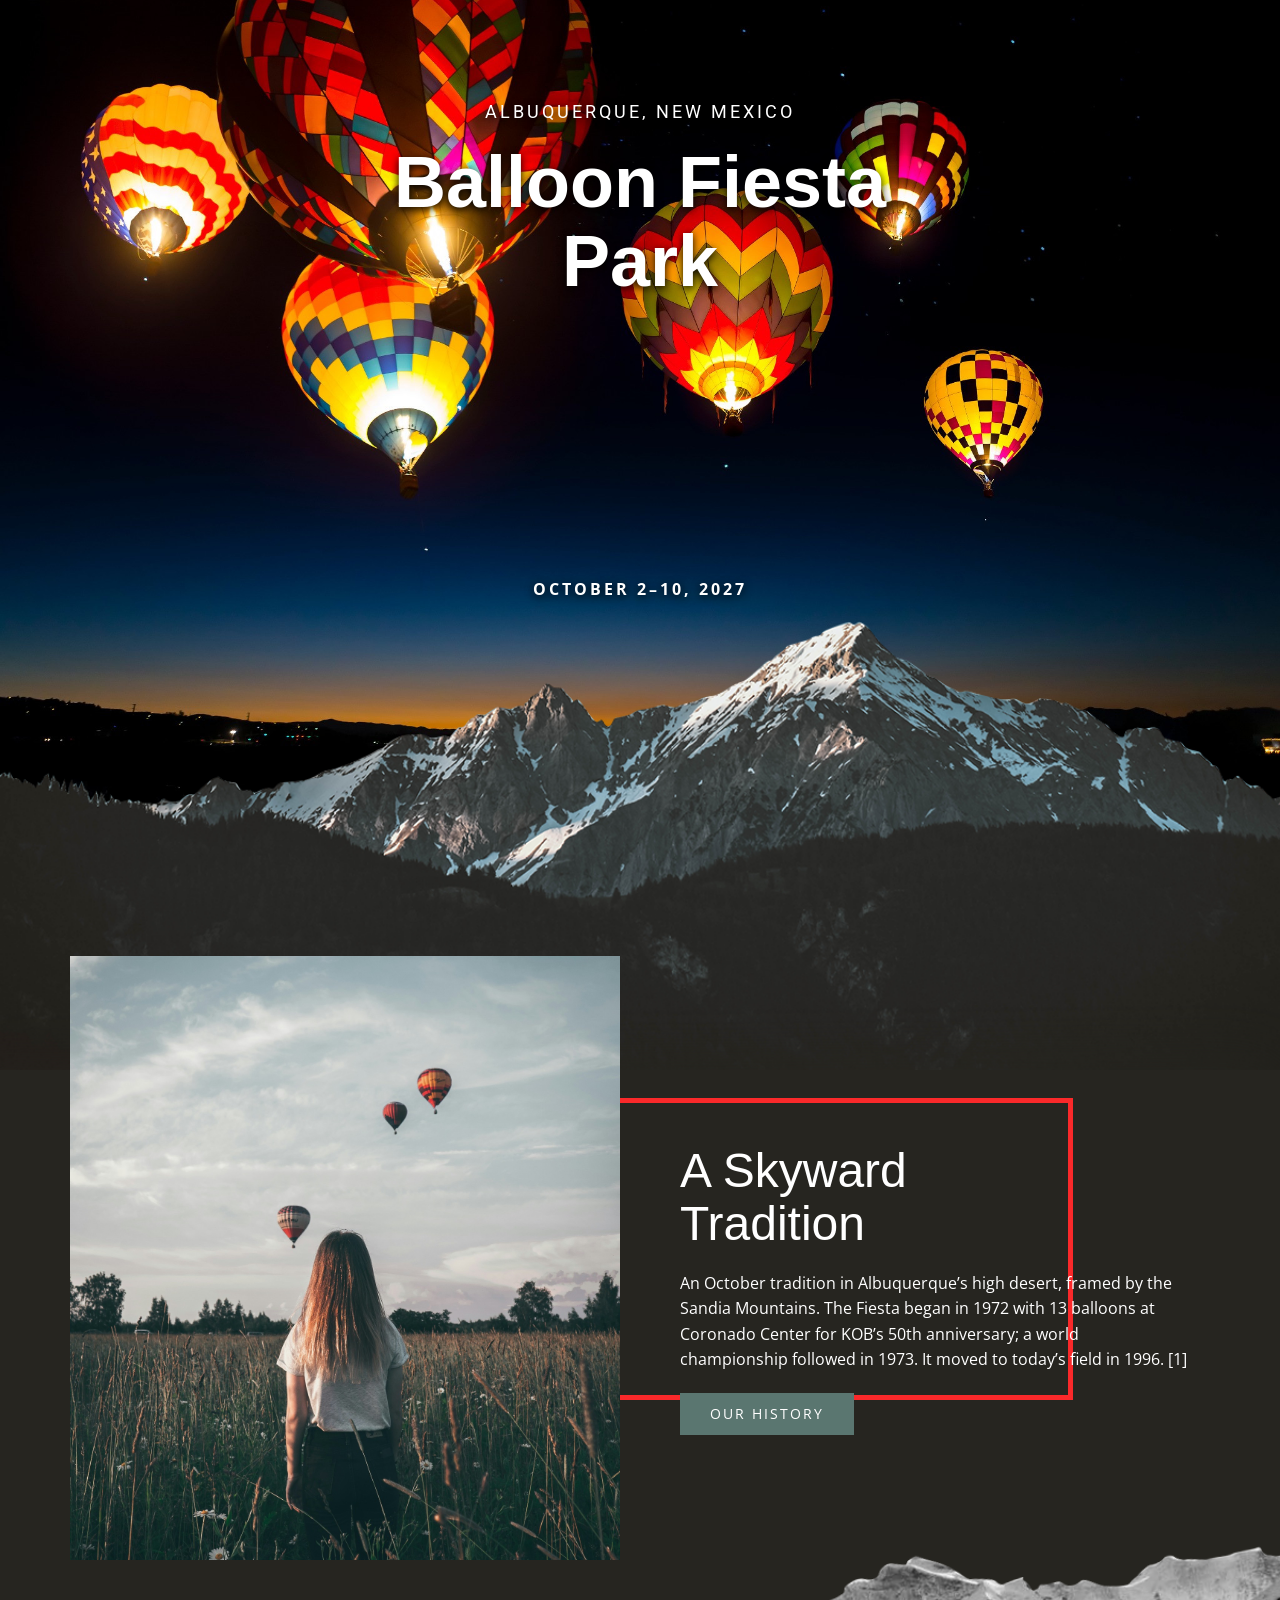
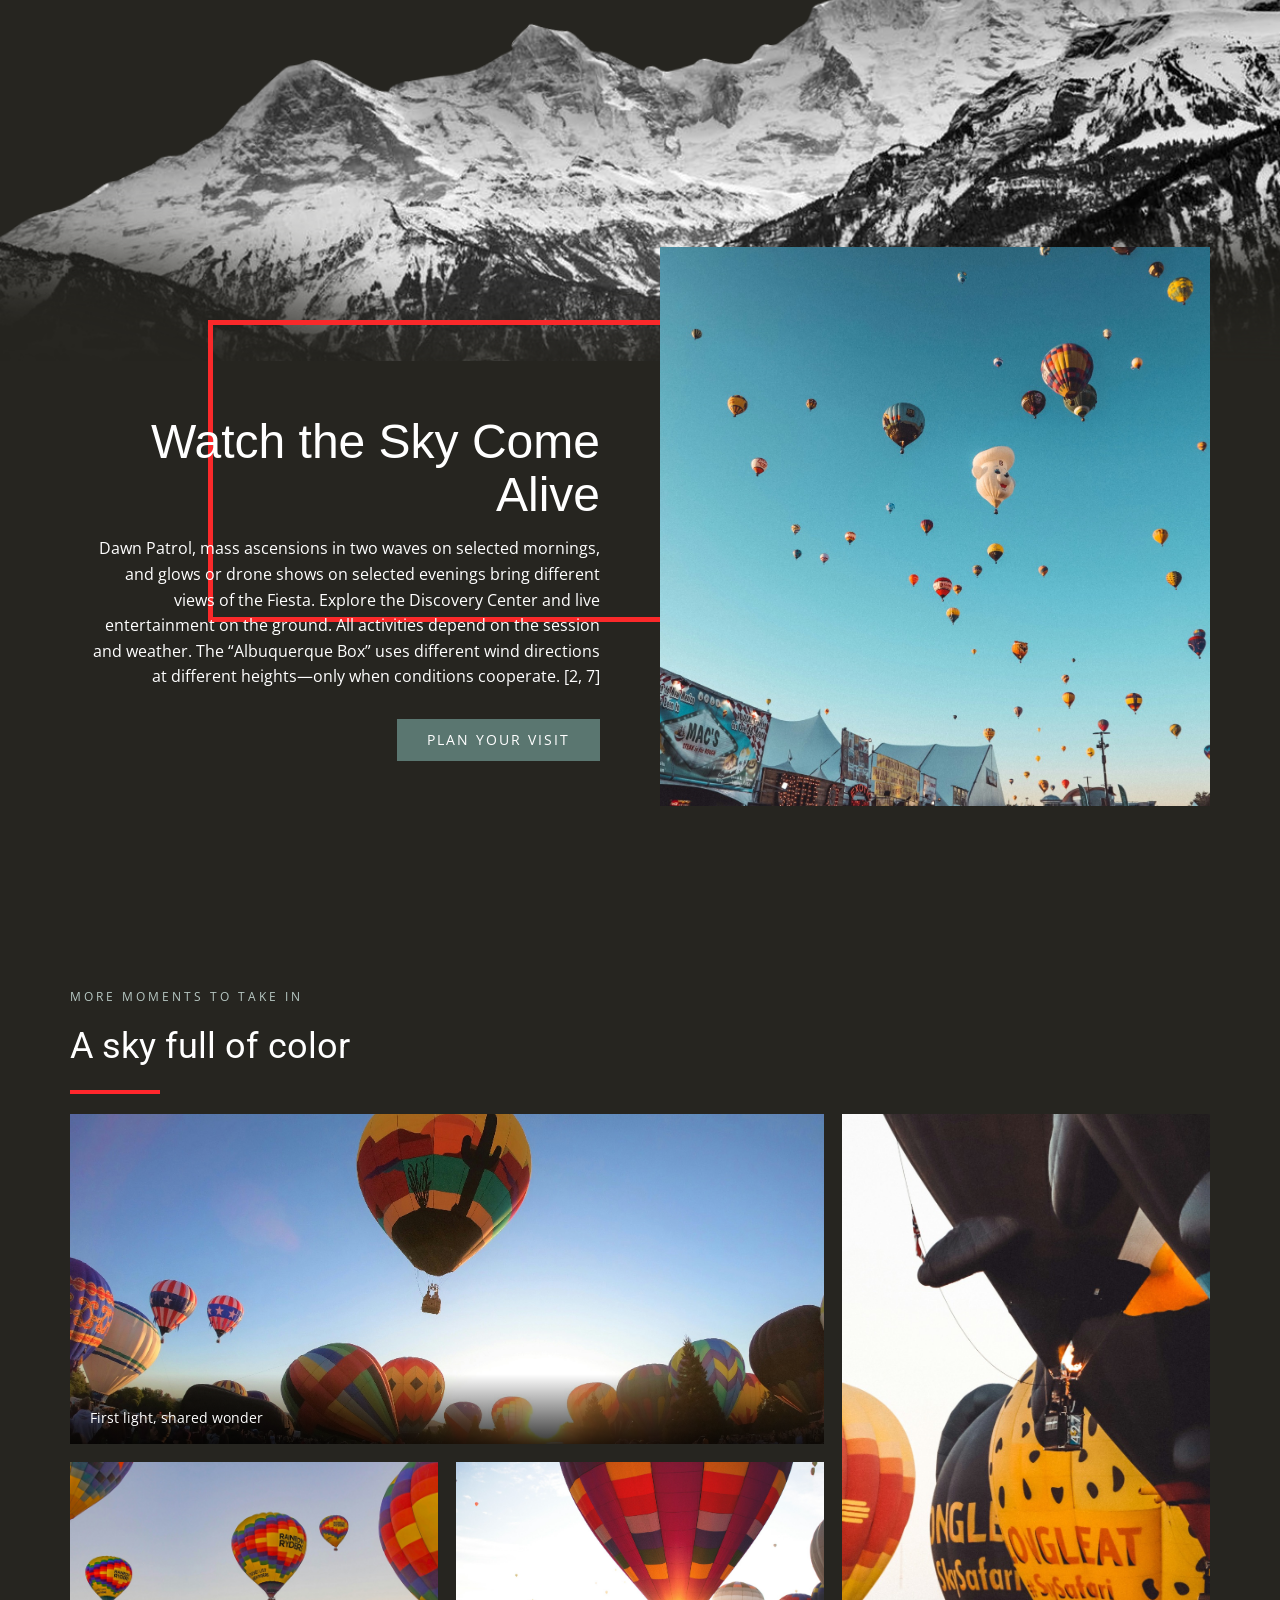
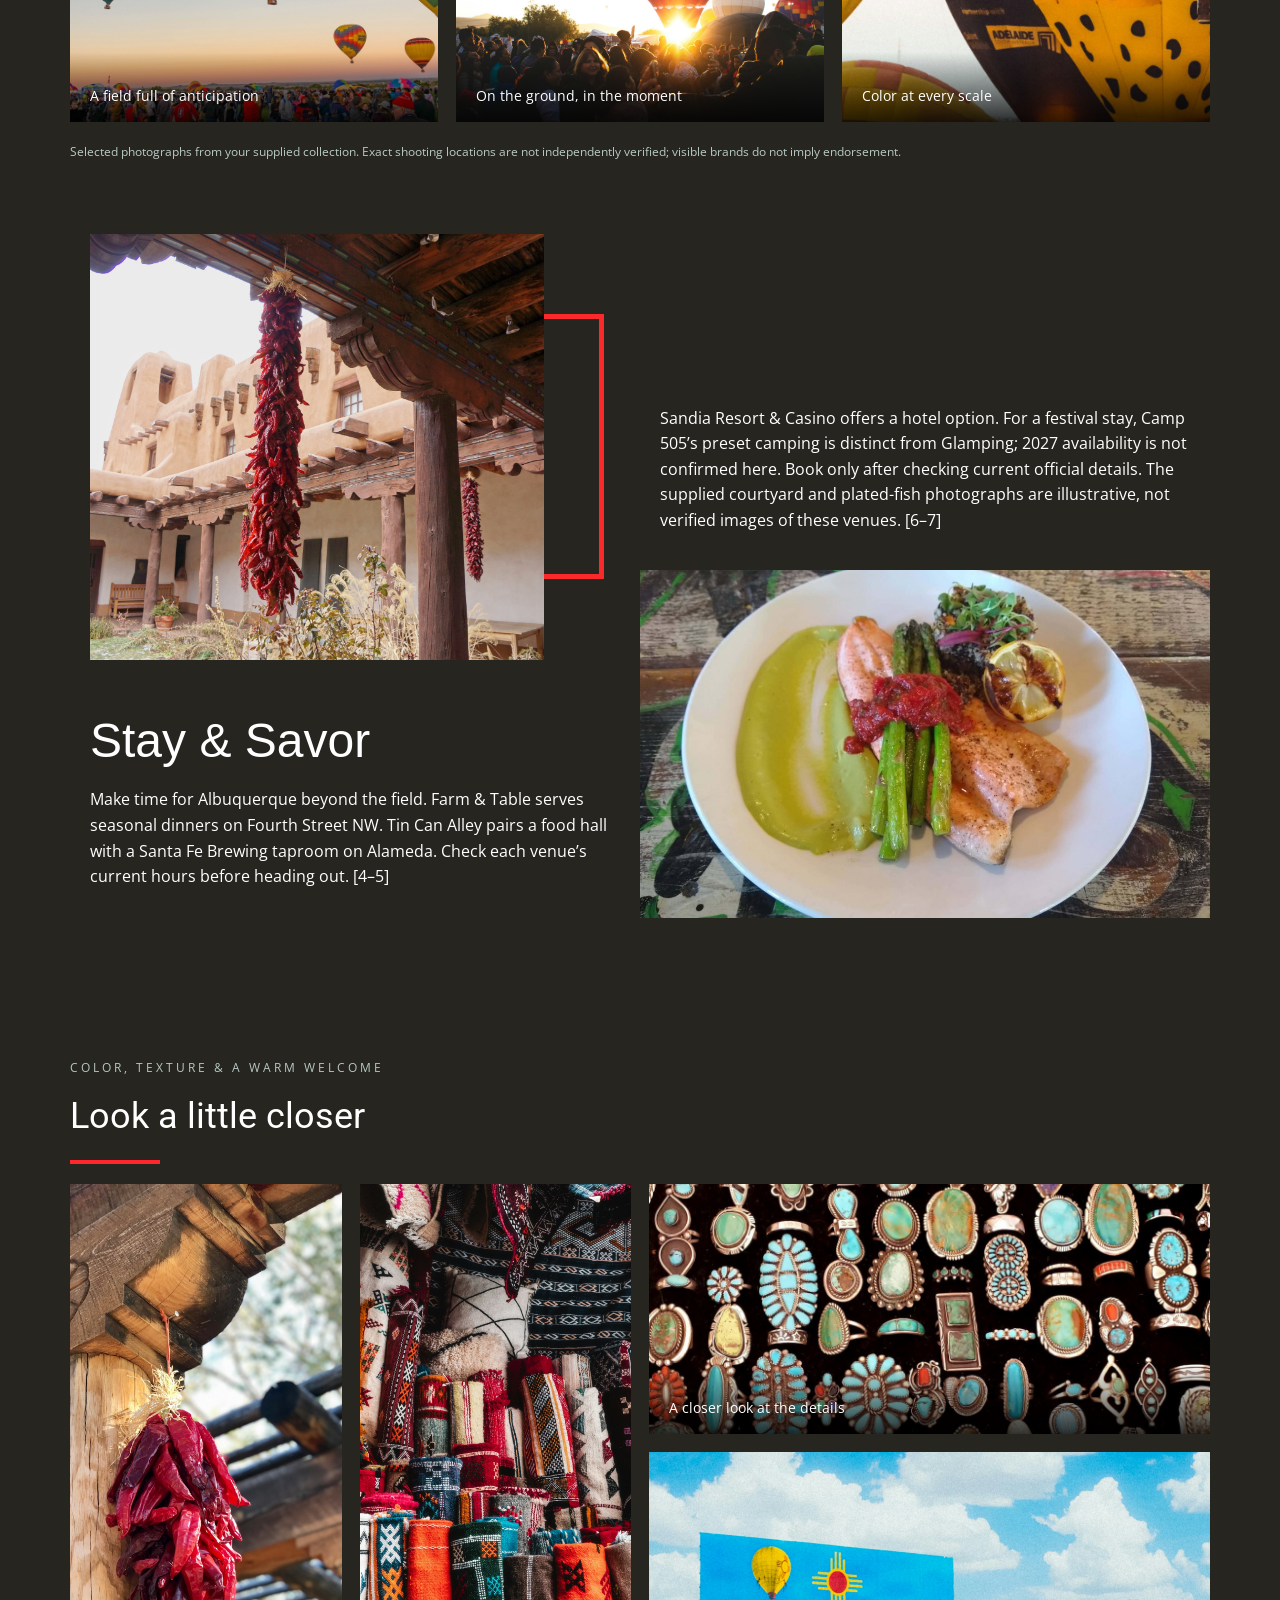
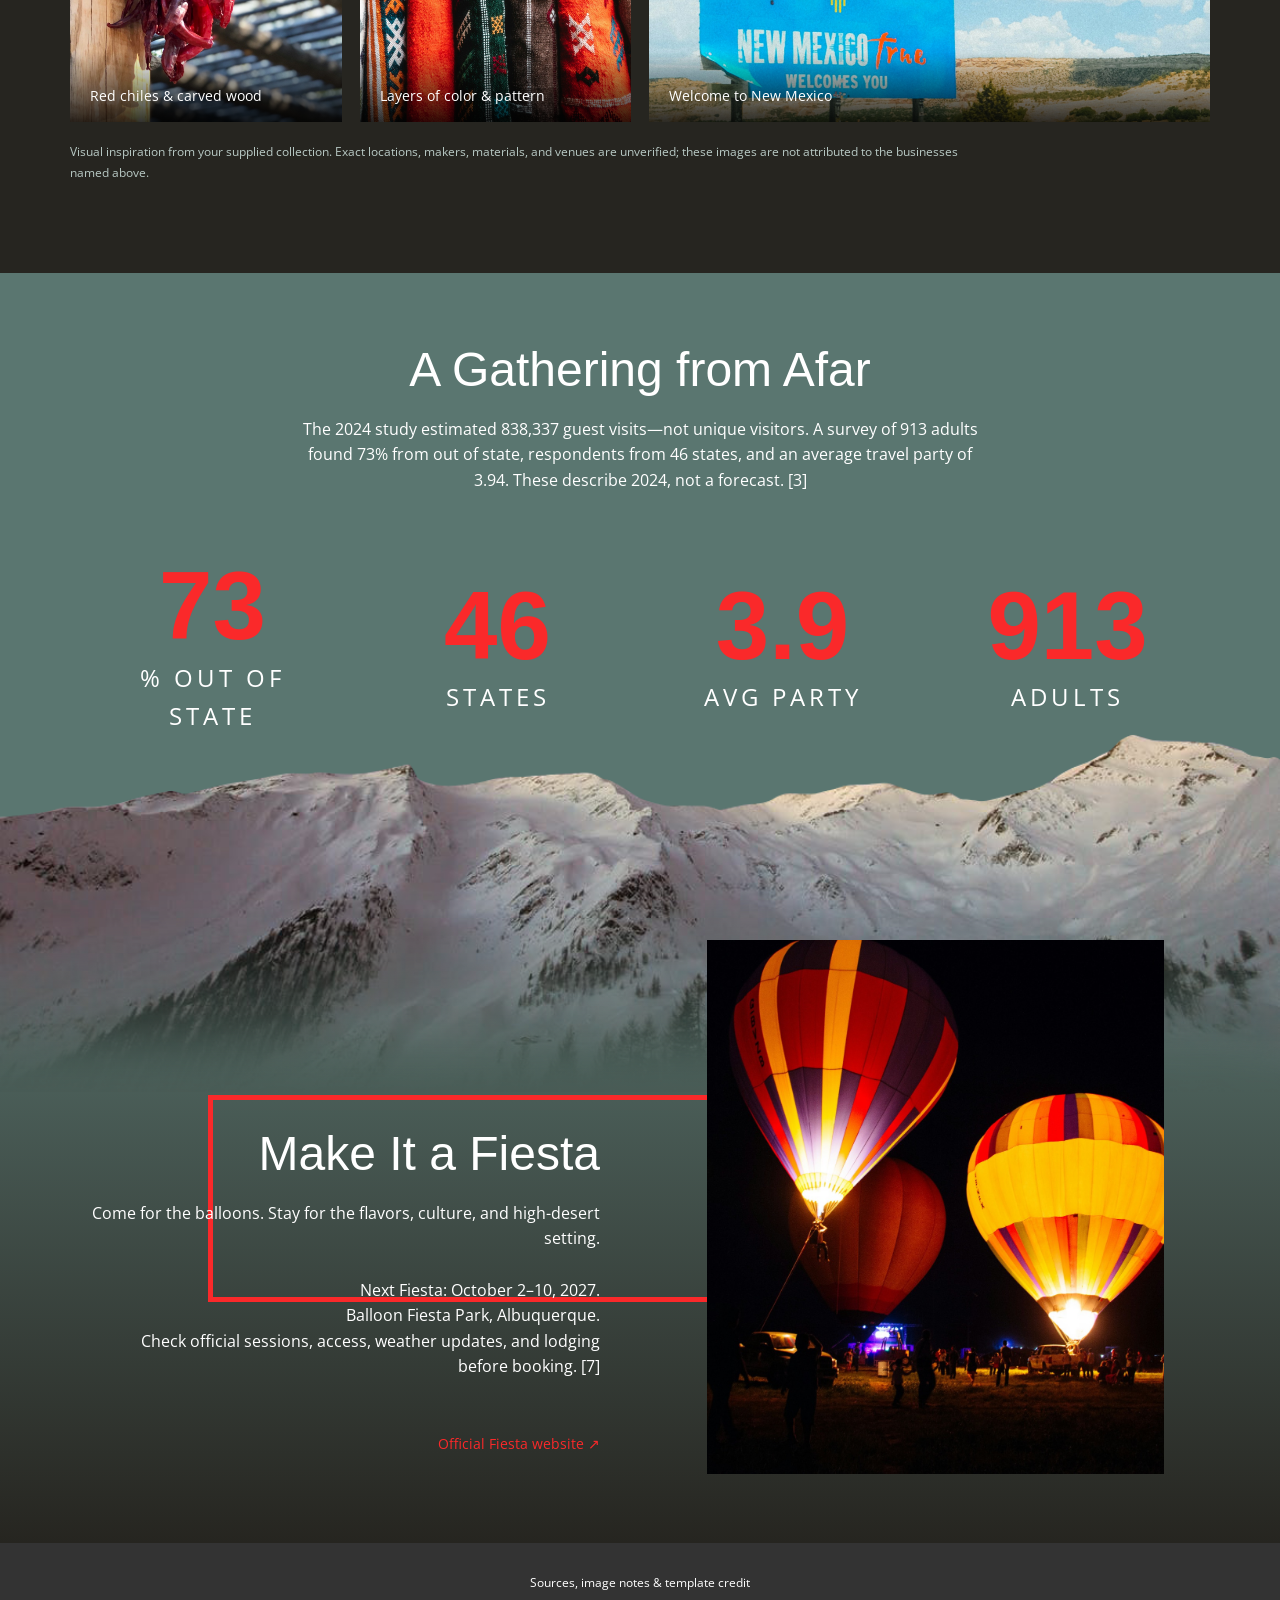
==== commit a7ccbae2: "Remove visible template footer from Balloon Fiesta saved version" ====
--- a/balloon-fiesta/index.html
+++ b/balloon-fiesta/index.html
@@ -411,7 +411,4 @@
             </div>
         </div></section>
 <section class="u-backlink u-clearfix u-grey-80">
-        <a class="u-link" href="https://nicepage.com/ht/24595/all-about-mountain-travel-html-template" target="_blank"><span>Template</span></a>
-        <p class="u-text"><span>created with</span></p>
-        <a class="u-link" href="https://nicepage.com/" target="_blank"><span>Nicepage</span></a>.
     <details id="sources"><summary>Sources, image notes &amp; template credit</summary><p>[1] <a href="https://www.balloonfiesta.com/about-us/history/">History</a></p><p>[2] <a href="https://www.balloonfiesta.com/Weather/">Weather and the Albuquerque Box</a></p><p>[3] <a href="https://www.balloonfiesta.com/wp-content/uploads/2025/05/2024_Albuquerque_International_Balloon_Fiesta_Economic_Impact_Study.pdf">2024 Economic Impact Study</a></p><p>[4] <a href="https://farmandtablenm.com/">Farm &amp; Table</a></p><p>[5] <a href="https://www.tincanalleyabq.com/">Tin Can Alley</a></p><p>[6] <a href="https://www.sandiacasino.com/">Sandia Resort &amp; Casino</a></p><p>[7] <a href="https://www.balloonfiesta.com/">Official Balloon Fiesta — dates, sessions &amp; camping</a></p><p>Image notes: All fourteen editorial photographs were supplied by the user. They illustrate ballooning, architecture, and dining; exact locations and venues are not independently verified. Mountain silhouettes are decorative artwork retained from the selected Nicepage template, not identified views of Albuquerque. No AI-generated or newly sourced stock photographs were added.</p><p>Template: Nicepage “All about mountain travel” (24595), adapted as local HTML, not a native Nicepage project. Original attribution retained. Template and supplied-image usage rights must be confirmed before publication. This preview is not affiliated with the Balloon Fiesta. No analytics, forms, or remote scripts are active.</p></details></section></body></html>
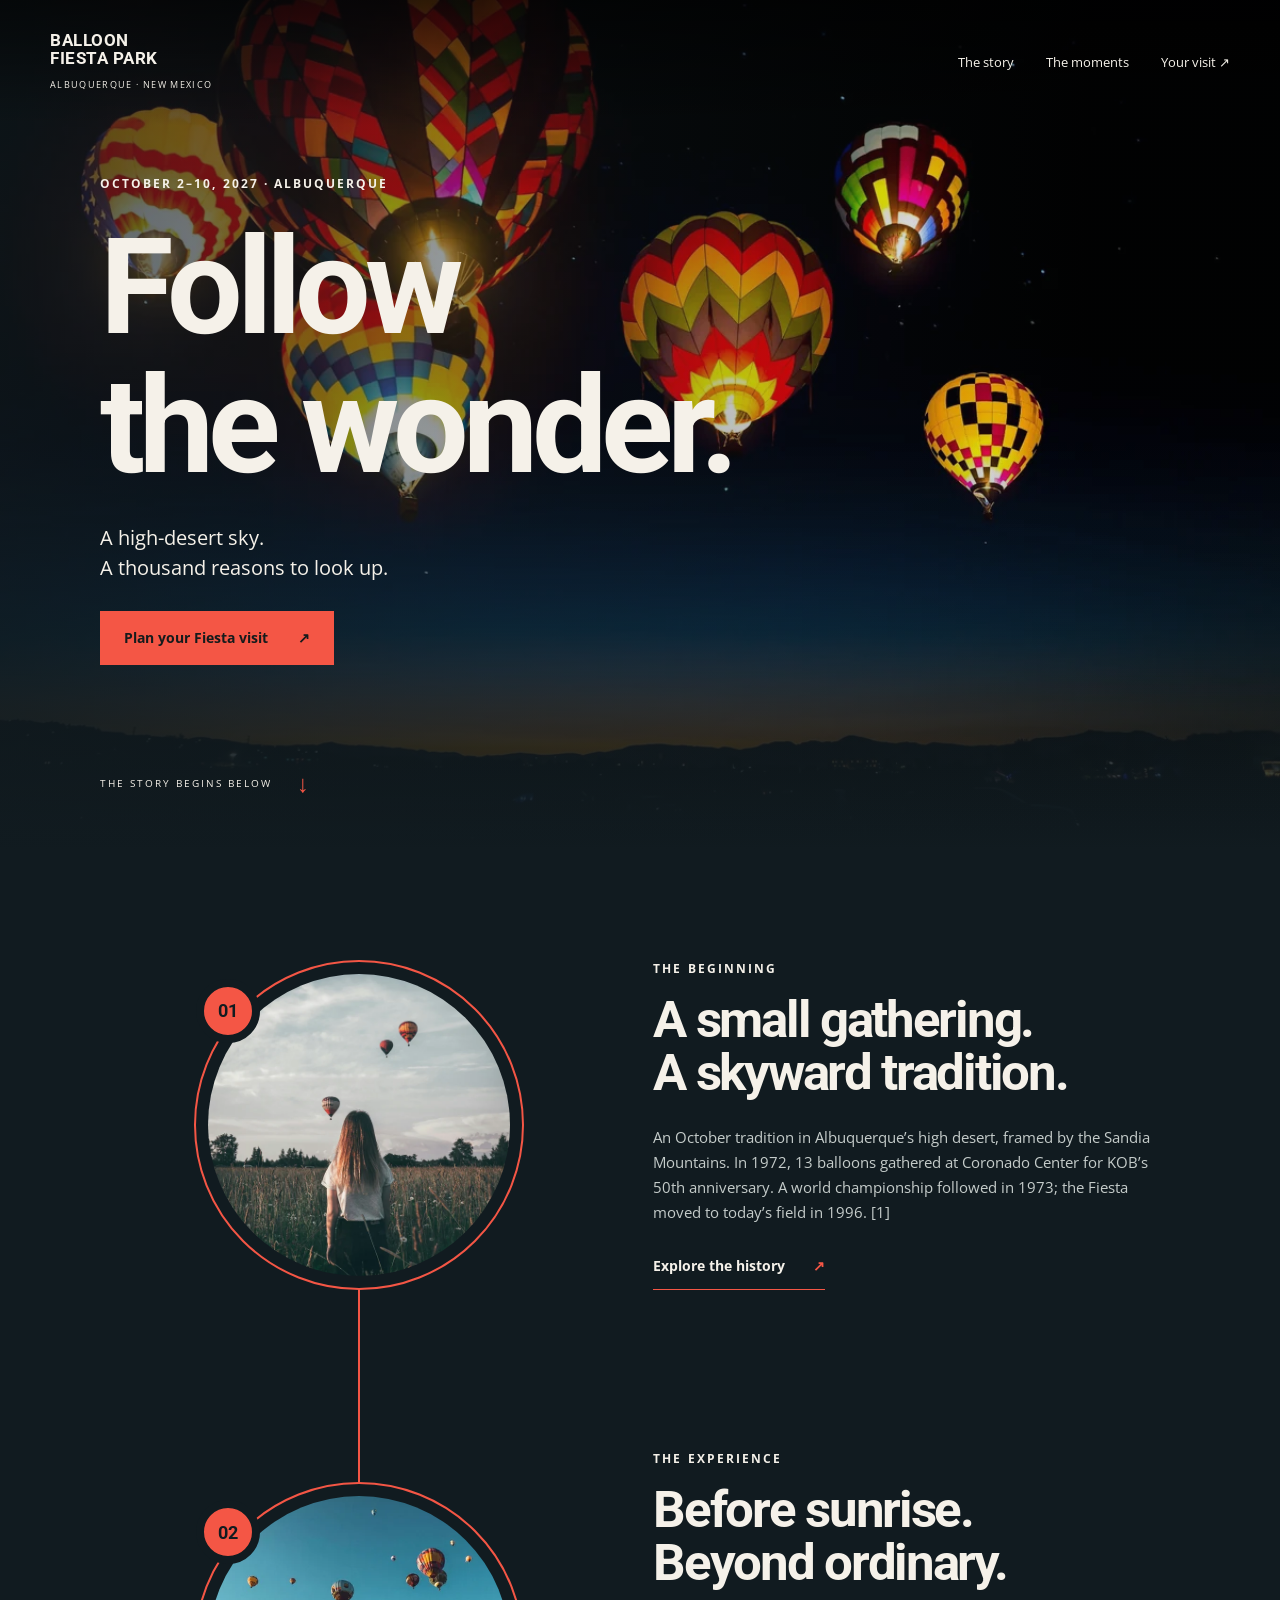
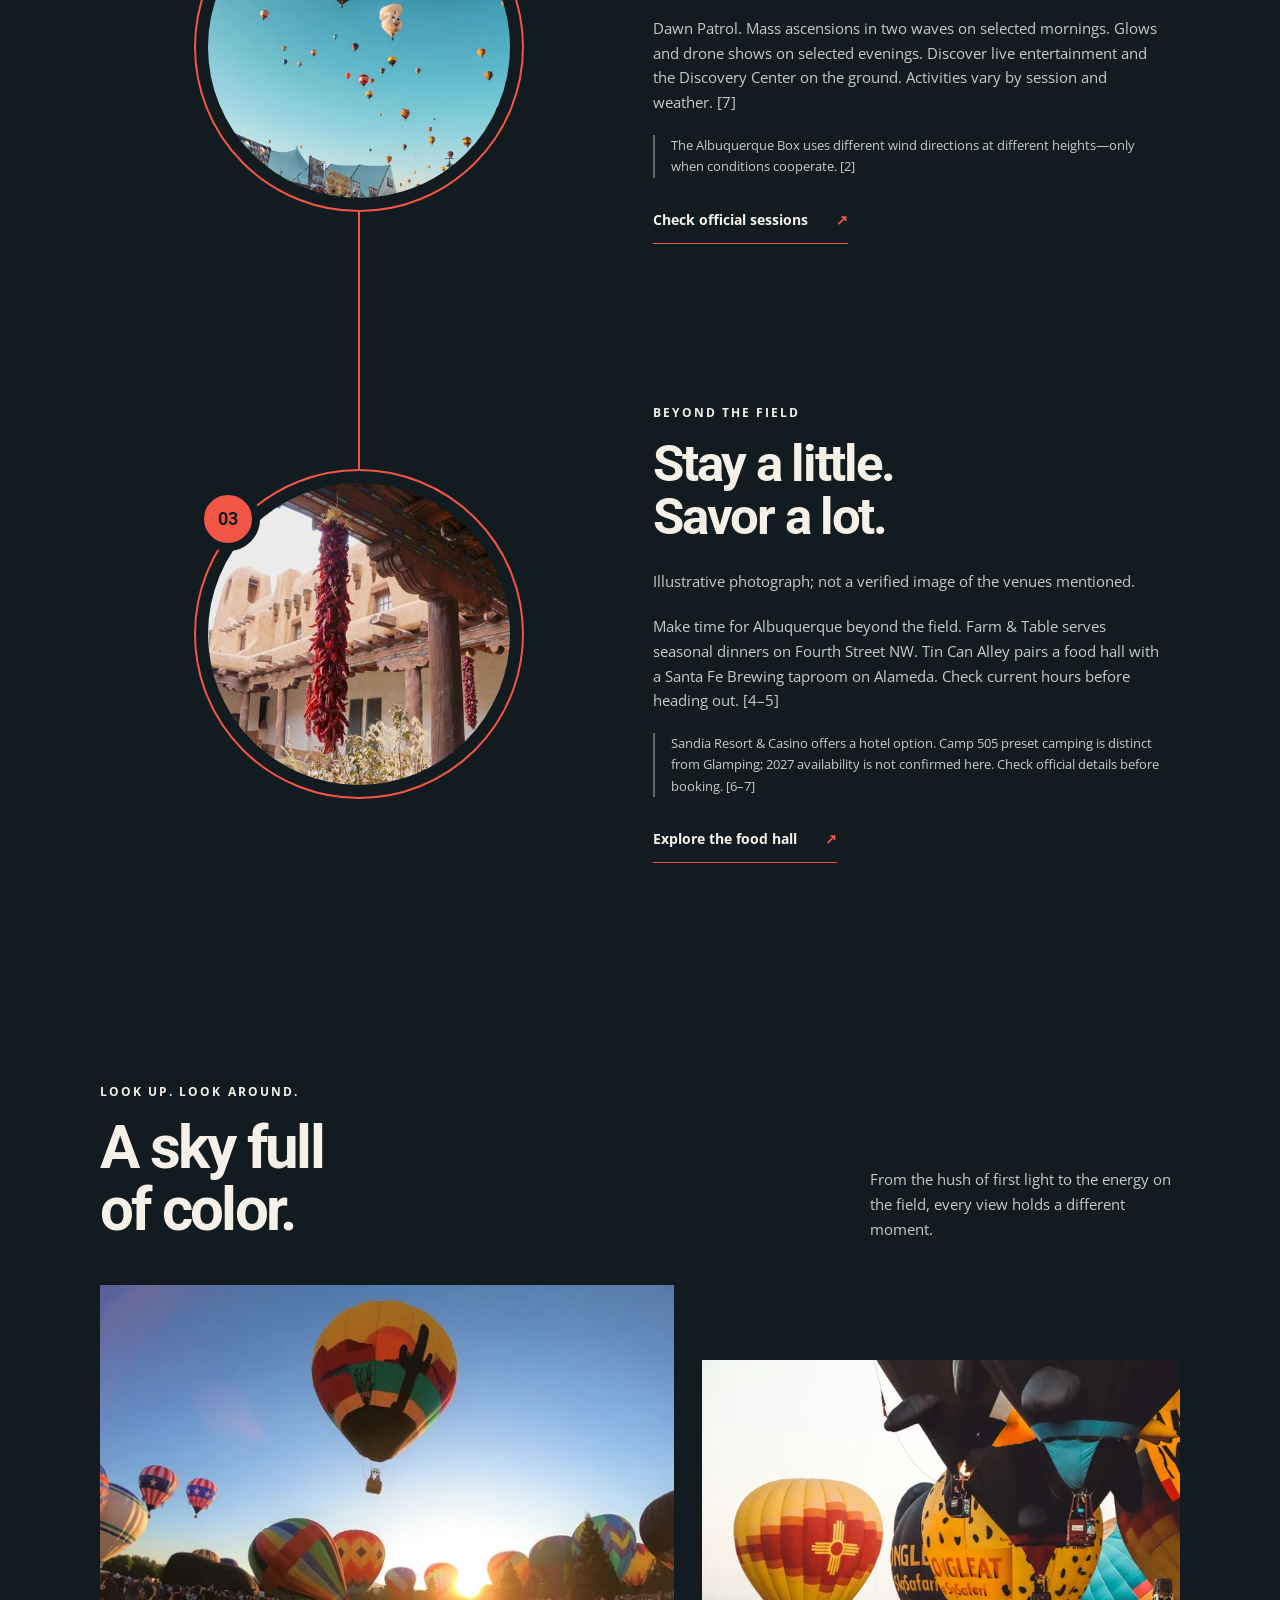
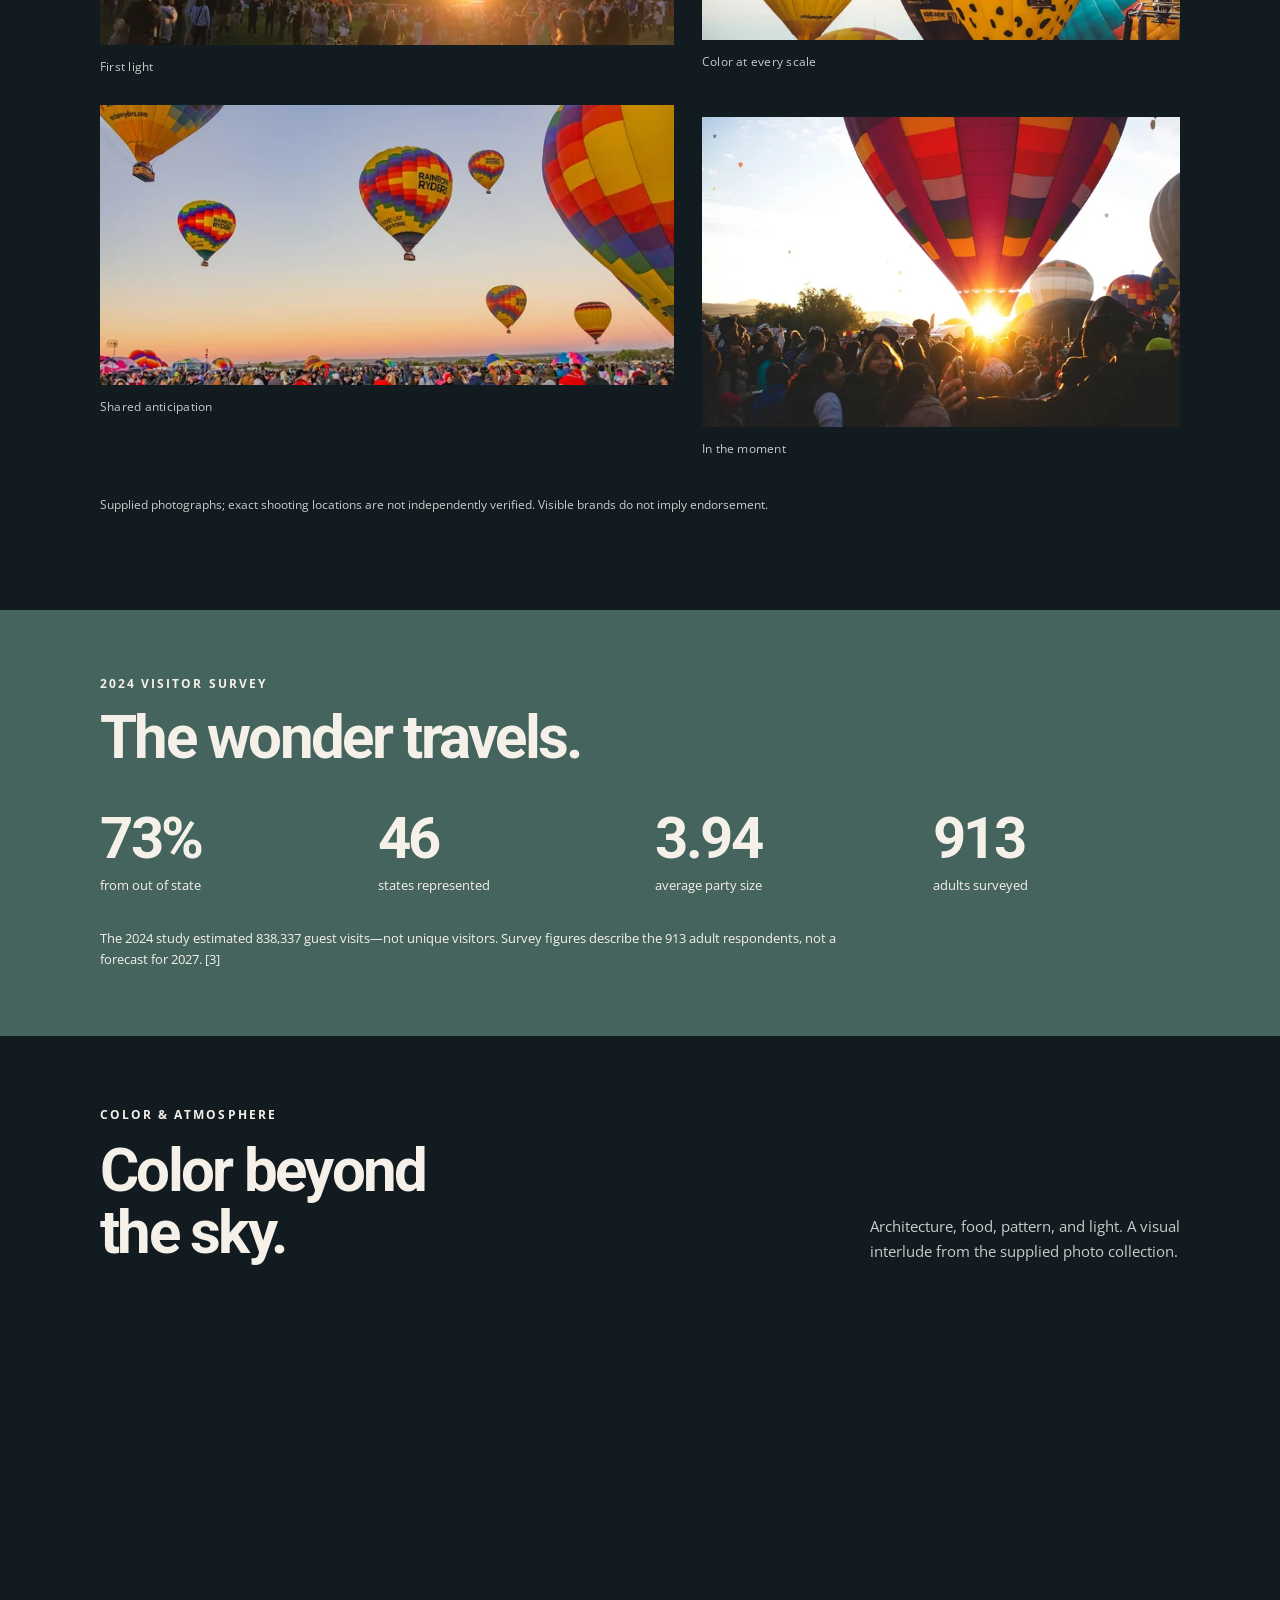
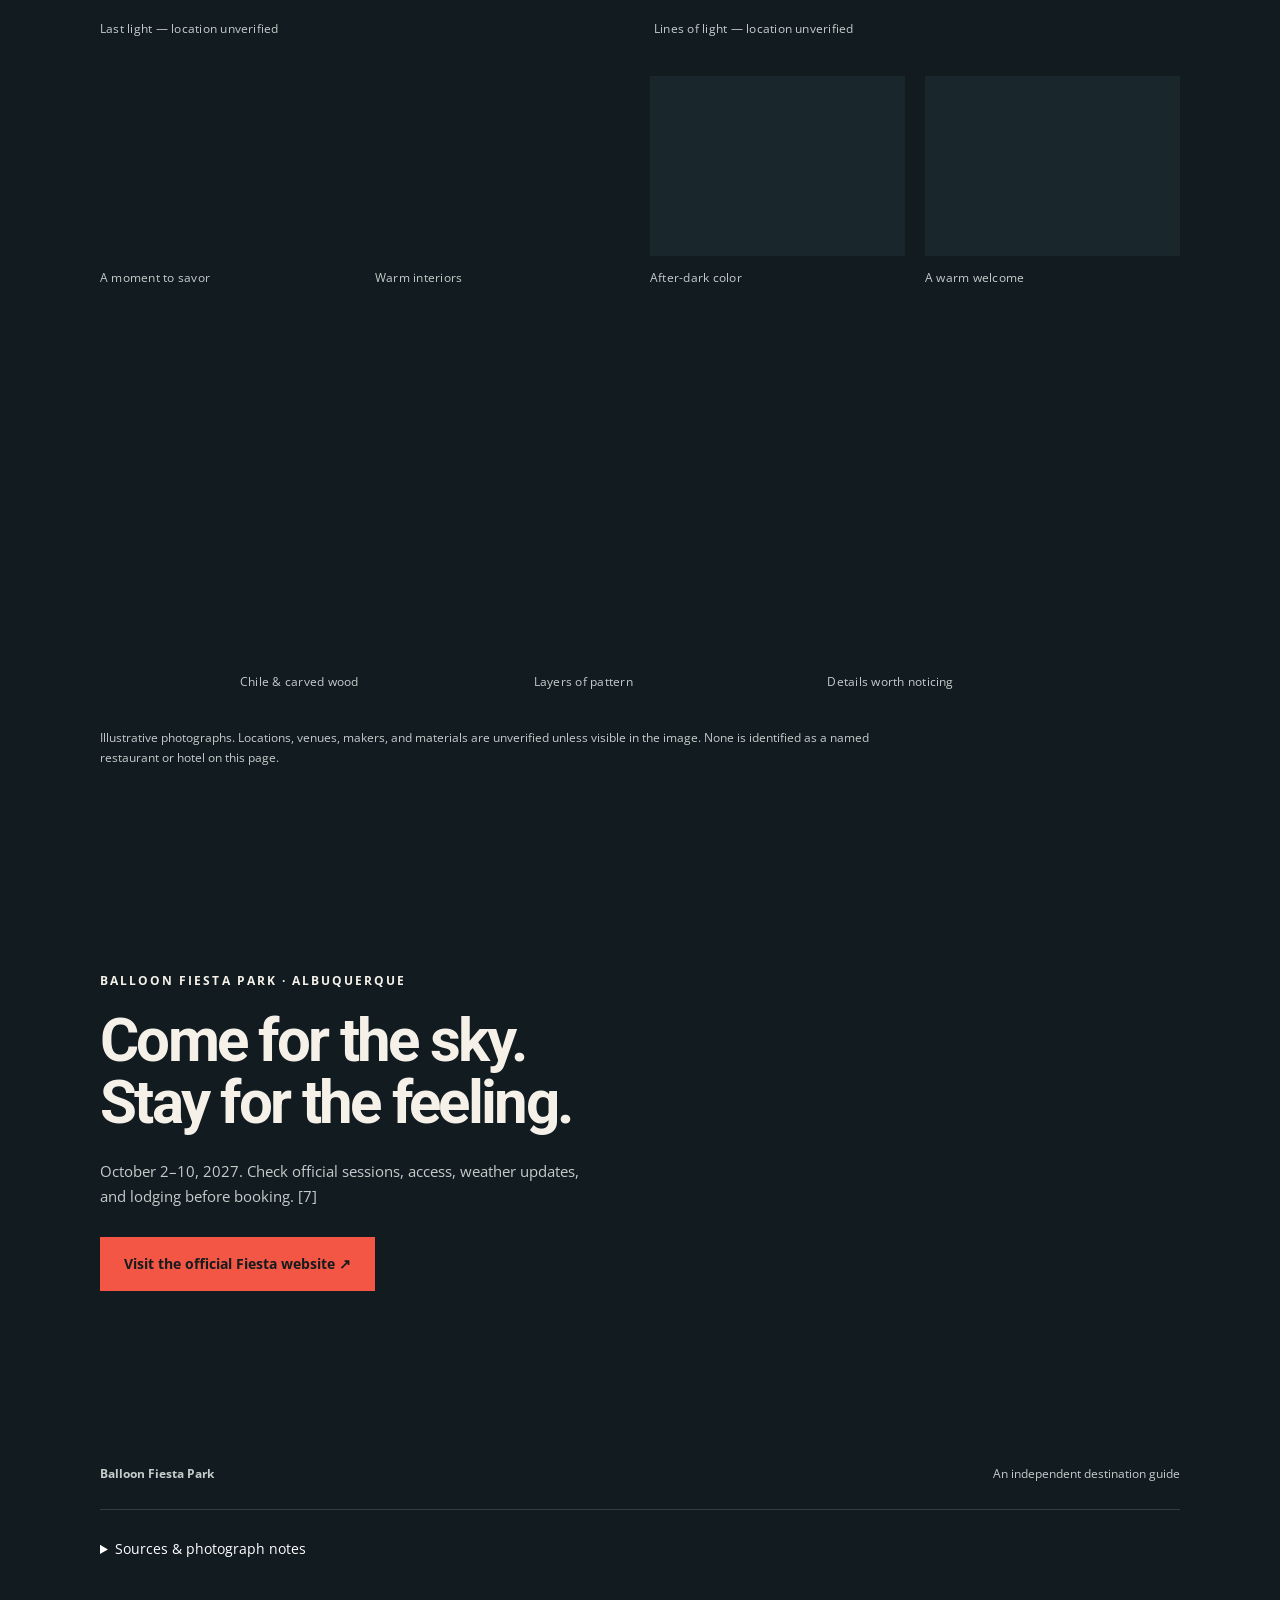
==== commit 0fac55e1: "Publish new Balloon Fiesta website and preserve newmexic_v3" ====
--- a/balloon-fiesta/index.html
+++ b/balloon-fiesta/index.html
@@ -1,414 +1 @@
-<!DOCTYPE html>
-<html style="font-size: 16px;" lang="en"><head>
-    <meta http-equiv="Content-Security-Policy" content="default-src 'self' data:; style-src 'self' 'unsafe-inline'; img-src 'self' data:; font-src 'self'; script-src 'none'; connect-src 'none'; form-action 'none'; base-uri 'none'"><meta name="viewport" content="width=device-width, initial-scale=1.0">
-    <meta charset="utf-8">
-    <meta name="keywords" content="Balloon Fiesta Park, Albuquerque, New Mexico"><meta name="description" content="">
-    <title>Balloon Fiesta Park | Albuquerque, New Mexico</title>
-    <link rel="stylesheet" href="assets/nicepage.css" media="screen">
-    <link id="u-google-font" rel="stylesheet" href="assets/fonts.css"><style class="u-style">.u-section-2 {background-image: url("assets/hero-night.jpeg"); background-position: 50% 50%}
-.u-section-2 .u-sheet-1 {min-height: 805px}
-.u-section-2 .u-group-1 {width: 684px; min-height: 262px; height: auto; margin: 70px auto 0}
-.u-section-2 .u-text-1 {position: relative; text-transform: uppercase; font-size: 1.125rem; letter-spacing: 3px; margin: 25px 20px 0}
-.u-section-2 .u-text-2 {position: relative; font-weight: 700; margin: 20px 20px 25px}
-.u-section-2 .u-image-1 {width: 284px; height: 201px; margin: 157px auto 80px 428px} 
-@media (max-width: 1199px){ .u-section-2 .u-group-1 {width: 564px}
-.u-section-2 .u-text-1 {margin-left: 16px; margin-right: 16px}
-.u-section-2 .u-text-2 {margin-left: 16px; margin-right: 16px}
-.u-section-2 .u-image-1 {width: 234px; margin-left: 353px} }
-@media (max-width: 991px){ .u-section-2 .u-sheet-1 {min-height: 836px}
-.u-section-2 .u-group-1 {width: 576px; min-height: 328px; margin-top: 65px; margin-bottom: 0}
-.u-section-2 .u-text-1 {margin: 35px 13px 0}
-.u-section-2 .u-text-2 {margin-left: 13px; margin-right: 13px; margin-bottom: 35px}
-.u-section-2 .u-image-1 {width: 179px; margin-top: 162px; margin-left: 270px} }
-@media (max-width: 767px){ .u-section-2 .u-sheet-1 {min-height: 733px}
-.u-section-2 .u-group-1 {width: 405px}
-.u-section-2 .u-text-1 {margin-left: 9px; margin-right: 9px}
-.u-section-2 .u-text-2 {font-size: 3.75rem; margin-left: 9px; margin-right: 9px}
-.u-section-2 .u-image-1 {width: 168px; margin-top: 65px; margin-left: auto; margin-bottom: 0} }
-@media (max-width: 575px){ .u-section-2 .u-group-1 {width: 340px}
-.u-section-2 .u-text-1 {margin-left: 6px; margin-right: 6px}
-.u-section-2 .u-text-2 {margin-left: 6px; margin-right: 6px}
-.u-section-2 .u-image-1 {width: 141px; margin-bottom: 74px} }</style><style class="u-style">.u-section-3 {background-image: none}
-.u-section-3 .u-image-1 {height: 462px; margin-top: -193px; margin-bottom: 0; margin-left: 0; width: 1300px}
-.u-section-3 .u-sheet-1 {min-height: 805px; margin: -268px auto 0}
-.u-section-3 .u-layout-wrap-1 {margin: 150px auto 52px 0}
-.u-section-3 .u-image-2 {background-image: url("assets/watching-balloons.jpg"); min-height: 643px; background-position: 50% 50%}
-.u-section-3 .u-shape-1 {width: 453px; height: 302px; margin: 142px auto 60px 550px}
-.u-section-3 .u-layout-cell-2 {min-height: 643px}
-.u-section-3 .u-container-layout-2 {padding-left: 20px}
-.u-section-3 .u-text-1 {font-size: 3rem; margin: 189px 246px 0 0}
-.u-section-3 .u-text-2 {position: relative; margin: 20px 20px 0 0}
-.u-section-3 .u-btn-1 {position: relative; background-image: none; text-transform: uppercase; font-size: 0.875rem; letter-spacing: 2px; margin: 20px auto 125px 0} 
-@media (max-width: 1199px){ .u-section-3 .u-image-1 {margin-left: initial; width: auto}
-.u-section-3 .u-layout-wrap-1 {margin-right: initial; margin-left: initial}
-.u-section-3 .u-image-2 {min-height: 665px}
-.u-section-3 .u-shape-1 {margin-left: 454px}
-.u-section-3 .u-layout-cell-2 {min-height: 665px}
-.u-section-3 .u-container-layout-2 {padding-left: 16px}
-.u-section-3 .u-text-1 {width: auto; margin-right: 113px; margin-bottom: 0; margin-left: 0}
-.u-section-3 .u-text-2 {margin-right: 16px; margin-bottom: 0; margin-left: 0} }
-@media (max-width: 991px){ .u-section-3 .u-image-2 {min-height: 767px}
-.u-section-3 .u-shape-1 {width: 350px; margin-top: 141px; margin-bottom: 75px; margin-left: 340px}
-.u-section-3 .u-layout-cell-2 {min-height: 767px}
-.u-section-3 .u-container-layout-2 {padding-left: 13px}
-.u-section-3 .u-text-1 {margin-right: 155px; width: 172px}
-.u-section-3 .u-text-2 {margin-right: 13px} }
-@media (max-width: 767px){ .u-section-3 .u-sheet-1 {min-height: 1481px; margin-bottom: 0}
-.u-section-3 .u-layout-wrap-1 {margin-bottom: 0; margin-right: initial; margin-left: initial}
-.u-section-3 .u-shape-1 {margin-top: 594px; margin-bottom: -169px; margin-left: -59px}
-.u-section-3 .u-layout-cell-2 {min-height: 572px}
-.u-section-3 .u-container-layout-2 {padding-left: 9px}
-.u-section-3 .u-text-1 {margin-right: 117px; width: 414px}
-.u-section-3 .u-text-2 {margin-right: 9px}
-.u-section-3 .u-btn-1 {margin-bottom: 0; margin-left: 0} }
-@media (max-width: 575px){ .u-section-3 .u-image-1 {height: 335px; margin-bottom: 0; width: auto; margin-left: initial}
-.u-section-3 .u-sheet-1 {min-height: 1411px; margin-top: -142px}
-.u-section-3 .u-layout-wrap-1 {margin-top: 40px; margin-right: initial; margin-left: initial}
-.u-section-3 .u-image-2 {min-height: 657px}
-.u-section-3 .u-shape-1 {margin-top: 478px; margin-bottom: -163px; margin-left: -50px}
-.u-section-3 .u-layout-cell-2 {min-height: 642px}
-.u-section-3 .u-container-layout-2 {padding-left: 6px}
-.u-section-3 .u-text-1 {margin-right: 73px; width: 261px}
-.u-section-3 .u-text-2 {margin-right: 6px} }</style><style class="u-style">.u-section-4 {background-image: none}
-.u-section-4 .u-image-1 {height: 427px; margin-top: -74px; margin-bottom: 0; width: 1300px; margin-left: 0}
-.u-section-4 .u-sheet-1 {min-height: 899px; margin: -352px auto 0}
-.u-section-4 .u-layout-wrap-1 {margin: 234px auto 0 0}
-.u-section-4 .u-layout-cell-1 {min-height: 599px}
-.u-section-4 .u-container-layout-1 {padding-left: 20px; padding-right: 20px}
-.u-section-4 .u-shape-1 {width: 453px; height: 302px; margin: 73px auto 0 118px}
-.u-section-4 .u-text-1 {position: relative; margin: -86px 0 0}
-.u-section-4 .u-text-2 {position: relative; font-size: 3rem; margin: -274px 0 0}
-.u-section-4 .u-btn-1 {background-image: none; text-transform: uppercase; font-size: 0.875rem; letter-spacing: 2px; margin: 197px 0 0 auto}
-.u-section-4 .u-image-2 {background-image: url("assets/balloon-sky.jpg"); min-height: 599px; background-position: 50% 50%} 
-@media (max-width: 1199px){ .u-section-4 .u-image-1 {height: 462px; margin-top: -193px; margin-left: initial; width: auto}
-.u-section-4 .u-sheet-1 {min-height: 805px; margin-top: -268px}
-.u-section-4 .u-layout-wrap-1 {margin-top: 150px; margin-right: initial; margin-left: initial}
-.u-section-4 .u-layout-cell-1 {background-position: 50% 50%}
-.u-section-4 .u-container-layout-1 {padding-left: 16px; padding-right: 16px}
-.u-section-4 .u-shape-1 {margin-left: 97px}
-.u-section-4 .u-text-1 {margin: -109px 0 0}
-.u-section-4 .u-text-2 {padding-left: 16px; padding-right: 16px; font-size: 2.25rem; margin: -310px 0 0}
-.u-section-4 .u-btn-1 {position: relative; text-transform: none; font-size: 1rem; letter-spacing: normal; margin-top: 256px; margin-right: 0; margin-bottom: 24px}
-.u-section-4 .u-image-2 {position: relative}
-.u-section-4 .u-container-layout-2 {position: relative} }
-@media (max-width: 991px){ .u-section-4 .u-sheet-1 {min-height: 870px; margin-bottom: 0}
-.u-section-4 .u-layout-wrap-1 {margin-bottom: 63px; margin-right: initial; margin-left: initial}
-.u-section-4 .u-layout-cell-1 {min-height: 688px}
-.u-section-4 .u-container-layout-1 {padding-left: 13px; padding-right: 13px}
-.u-section-4 .u-shape-1 {margin-left: 74px}
-.u-section-4 .u-text-2 {padding-left: 13px; padding-right: 13px; margin-top: -398px}
-.u-section-4 .u-btn-1 {margin-top: 344px}
-.u-section-4 .u-image-2 {min-height: 688px} }
-@media (max-width: 767px){ .u-section-4 .u-layout-cell-1 {min-height: 537px}
-.u-section-4 .u-container-layout-1 {padding-left: 9px; padding-right: 9px}
-.u-section-4 .u-shape-1 {margin-top: 402px; margin-bottom: 0; margin-left: 128px}
-.u-section-4 .u-text-1 {margin-top: -576px}
-.u-section-4 .u-text-2 {padding-left: 9px; padding-right: 9px; margin-top: -260px}
-.u-section-4 .u-btn-1 {margin-top: 214px; margin-bottom: 0}
-.u-section-4 .u-image-2 {min-height: 839px} }
-@media (max-width: 575px){ .u-section-4 .u-container-layout-1 {padding-left: 0; padding-right: 0}
-.u-section-4 .u-shape-1 {width: 349px; margin-left: 41px}
-.u-section-4 .u-text-1 {margin-left: 6px; margin-right: 6px}
-.u-section-4 .u-text-2 {padding-left: 6px; padding-right: 6px; width: auto; margin-top: -391px; margin-left: 12px}
-.u-section-4 .u-btn-1 {margin-top: 345px; margin-right: 6px; margin-bottom: 3px} }</style><style class="u-style">.u-section-5 {background-image: none}
-.u-section-5 .u-sheet-1 {min-height: 735px}
-.u-section-5 .u-layout-wrap-1 {margin: 103px auto 87px 0}
-.u-section-5 .u-layout-cell-1 {min-height: 529px}
-.u-section-5 .u-container-layout-1 {padding-left: 20px; padding-right: 20px}
-.u-section-5 .u-shape-1 {width: 285px; height: 265px; margin: -72px 16px 0 auto}
-.u-section-5 .u-image-1 {width: 454px; height: 426px; margin: -345px auto 0 0}
-.u-section-5 .u-text-1 {position: relative; font-size: 3rem; margin: 55px 0 0}
-.u-section-5 .u-text-2 {position: relative; margin: 20px 0 4px}
-.u-section-5 .u-layout-cell-2 {background-image: none; min-height: 529px}
-.u-section-5 .u-text-3 {margin: 20px 20px 0}
-.u-section-5 .u-image-2 {height: 348px; width: 570px; margin: 36px auto 0} 
-@media (max-width: 1199px){ .u-section-5 .u-layout-wrap-1 {margin-right: initial; margin-left: initial}
-.u-section-5 .u-container-layout-1 {padding-left: 16px; padding-right: 16px}
-.u-section-5 .u-shape-1 {margin-right: 13px}
-.u-section-5 .u-image-1 {width: 374px}
-.u-section-5 .u-text-3 {margin-left: 16px; margin-right: 16px}
-.u-section-5 .u-image-2 {width: 470px} }
-@media (max-width: 991px){ .u-section-5 .u-container-layout-1 {padding-left: 13px; padding-right: 13px}
-.u-section-5 .u-shape-1 {margin-right: 10px}
-.u-section-5 .u-image-1 {width: 287px}
-.u-section-5 .u-text-3 {margin-left: 13px; margin-right: 13px}
-.u-section-5 .u-image-2 {width: 360px} }
-@media (max-width: 767px){ .u-section-5 .u-container-layout-1 {padding-left: 9px; padding-right: 9px}
-.u-section-5 .u-shape-1 {margin-right: 8px; margin-bottom: 0}
-.u-section-5 .u-image-1 {width: 421px; margin-bottom: 0; margin-left: 0}
-.u-section-5 .u-text-1 {margin-left: 0; margin-right: 0; margin-bottom: 0}
-.u-section-5 .u-text-2 {margin-left: 0; margin-right: 0}
-.u-section-5 .u-text-3 {margin-left: 9px; margin-right: 9px; margin-bottom: 0}
-.u-section-5 .u-image-2 {width: 439px; margin-right: 0; margin-bottom: 0} }
-@media (max-width: 575px){ .u-section-5 .u-container-layout-1 {padding-left: 6px; padding-right: 6px}
-.u-section-5 .u-shape-1 {margin-right: 5px}
-.u-section-5 .u-image-1 {width: 226px}
-.u-section-5 .u-text-3 {margin-left: 6px; margin-right: 6px}
-.u-section-5 .u-image-2 {width: 283px} }</style><style class="u-style">.u-section-6 {background-image: none}
-.u-section-6 .u-sheet-1 {min-height: 615px}
-.u-section-6 .u-group-1 {min-height: 126px; width: 800px; margin: 56px auto 0}
-.u-section-6 .u-container-layout-1 {padding-left: 60px; padding-right: 60px}
-.u-section-6 .u-text-1 {font-size: 3rem; margin: 15px 0 0}
-.u-section-6 .u-text-2 {margin: 20px 0 15px}
-.u-section-6 .u-layout-wrap-1 {margin: 16px 0 0}
-.u-section-6 .u-layout-cell-1 {min-height: 239px}
-.u-section-6 .u-container-layout-2 {padding-left: 30px; padding-right: 30px}
-.u-section-6 .u-text-3 {font-weight: 700; font-size: 6rem; margin: 25px 0 0}
-.u-section-6 .u-text-4 {text-transform: uppercase; letter-spacing: 4px; font-size: 1.5rem; width: 225px; margin: 0 auto 25px}
-.u-section-6 .u-layout-cell-2 {min-height: 239px; background-image: none}
-.u-section-6 .u-container-layout-3 {padding-left: 30px; padding-right: 30px}
-.u-section-6 .u-text-5 {font-weight: 700; font-size: 6rem; margin: 25px 0 0}
-.u-section-6 .u-text-6 {text-transform: uppercase; letter-spacing: 4px; font-size: 1.5rem; width: 225px; margin: 0 auto 25px}
-.u-section-6 .u-layout-cell-3 {min-height: 239px; background-image: none}
-.u-section-6 .u-container-layout-4 {padding-left: 30px; padding-right: 30px}
-.u-section-6 .u-text-7 {font-weight: 700; font-size: 6rem; margin: 25px 0 0}
-.u-section-6 .u-text-8 {text-transform: uppercase; letter-spacing: 4px; font-size: 1.5rem; width: 225px; margin: 0 auto 25px}
-.u-section-6 .u-layout-cell-4 {min-height: 239px; background-image: none}
-.u-section-6 .u-container-layout-5 {padding-left: 30px; padding-right: 30px}
-.u-section-6 .u-text-9 {font-weight: 700; font-size: 6rem; margin: 48px 0 0}
-.u-section-6 .u-text-10 {text-transform: uppercase; letter-spacing: 4px; font-size: 1.5rem; width: 225px; margin: 0 auto 48px} 
-@media (max-width: 1199px){ .u-section-6 .u-group-1 {width: 660px}
-.u-section-6 .u-container-layout-1 {padding-left: 49px; padding-right: 49px}
-.u-section-6 .u-layout-wrap-1 {margin-right: initial; margin-left: initial}
-.u-section-6 .u-container-layout-2 {padding-left: 25px; padding-right: 25px}
-.u-section-6 .u-text-4 {font-size: 1.25rem; width: 186px; margin-top: 0}
-.u-section-6 .u-container-layout-3 {padding-left: 25px; padding-right: 25px}
-.u-section-6 .u-text-6 {font-size: 1.25rem; width: 186px; margin-top: 0}
-.u-section-6 .u-container-layout-4 {padding-left: 25px; padding-right: 25px}
-.u-section-6 .u-text-8 {font-size: 1.25rem; width: 186px; margin-top: 0}
-.u-section-6 .u-container-layout-5 {padding-left: 25px; padding-right: 25px}
-.u-section-6 .u-text-9 {margin-top: 51px}
-.u-section-6 .u-text-10 {font-size: 1.25rem; width: 186px; margin-bottom: 51px} }
-@media (max-width: 991px){ .u-section-6 .u-sheet-1 {min-height: 829px}
-.u-section-6 .u-group-1 {min-height: 279px; width: 613px; height: auto; margin-top: 54px; margin-bottom: 0}
-.u-section-6 .u-container-layout-1 {padding-left: 38px; padding-right: 38px}
-.u-section-6 .u-text-1 {margin: 30px 0 0}
-.u-section-6 .u-text-2 {margin-left: 0; margin-right: 0; margin-bottom: 30px}
-.u-section-6 .u-layout-wrap-1 {margin-top: 18px; margin-bottom: 0; margin-right: initial; margin-left: initial}
-.u-section-6 .u-container-layout-2 {padding-left: 19px; padding-right: 19px}
-.u-section-6 .u-text-3 {margin-left: 0; margin-right: 0; margin-bottom: 0}
-.u-section-6 .u-text-4 {width: 142px}
-.u-section-6 .u-container-layout-3 {padding-left: 0; padding-right: 0}
-.u-section-6 .u-text-5 {margin-left: 19px; margin-right: 19px; margin-bottom: 0}
-.u-section-6 .u-text-6 {width: 200px}
-.u-section-6 .u-container-layout-4 {padding-left: 0; padding-right: 0}
-.u-section-6 .u-text-7 {margin-left: 19px; margin-right: 19px; margin-bottom: 0}
-.u-section-6 .u-text-8 {width: 170px}
-.u-section-6 .u-container-layout-5 {padding-left: 0; padding-right: 0}
-.u-section-6 .u-text-9 {margin-left: 19px; margin-right: 19px}
-.u-section-6 .u-text-10 {width: 322px; margin-left: 19px; margin-right: 19px} }
-@media (max-width: 767px){ .u-section-6 .u-group-1 {width: 474px}
-.u-section-6 .u-container-layout-1 {padding-left: 28px; padding-right: 28px}
-.u-section-6 .u-container-layout-2 {padding-left: 14px; padding-right: 14px}
-.u-section-6 .u-text-4 {width: 133px}
-.u-section-6 .u-text-5 {margin-left: 14px; margin-right: 14px}
-.u-section-6 .u-text-6 {width: 182px}
-.u-section-6 .u-text-7 {margin-left: 14px; margin-right: 14px}
-.u-section-6 .u-text-8 {width: 168px}
-.u-section-6 .u-text-9 {margin-left: 14px; margin-right: 14px}
-.u-section-6 .u-text-10 {width: 133px; margin-left: auto; margin-right: auto} }
-@media (max-width: 575px){ .u-section-6 .u-group-1 {width: 340px}
-.u-section-6 .u-container-layout-1 {padding-left: 18px; padding-right: 18px}
-.u-section-6 .u-container-layout-2 {padding-left: 9px; padding-right: 9px}
-.u-section-6 .u-text-4 {width: 112px}
-.u-section-6 .u-text-5 {margin-left: 9px; margin-right: 9px}
-.u-section-6 .u-text-6 {width: 191px}
-.u-section-6 .u-text-7 {margin-left: 9px; margin-right: 9px}
-.u-section-6 .u-text-8 {width: 172px}
-.u-section-6 .u-text-9 {margin-top: 25px; margin-left: 9px; margin-right: 9px}
-.u-section-6 .u-text-10 {width: 112px; margin-bottom: 25px} }</style><style class="u-style">.u-section-7 {background-image: linear-gradient(#5a7670, #262520)}
-.u-section-7 .u-image-1 {height: 373px; margin-top: -166px; margin-bottom: 0; margin-left: 0; width: 1300px}
-.u-section-7 .u-sheet-1 {min-height: 655px; margin: -207px auto 0}
-.u-section-7 .u-layout-wrap-1 {margin: 173px auto 0 0}
-.u-section-7 .u-layout-cell-1 {min-height: 453px}
-.u-section-7 .u-container-layout-1 {padding-left: 20px; padding-right: 20px}
-.u-section-7 .u-shape-1 {width: 499px; height: 207px; margin: 34px auto 0 118px}
-.u-section-7 .u-text-1 {position: relative; font-size: 3rem; margin: -174px 0 0}
-.u-section-7 .u-text-2 {position: relative; margin: 20px 0 0}
-.u-section-7 .u-social-icons-1 {white-space: nowrap; height: 25px; min-height: 16px; width: 166px; min-width: 120px; margin: 33px 0 66px auto}
-.u-section-7 .u-icon-1 {height: 100%}
-.u-section-7 .u-icon-2 {height: 100%}
-.u-section-7 .u-icon-3 {height: 100%}
-.u-section-7 .u-icon-4 {height: 100%}
-.u-section-7 .u-icon-5 {height: 100%}
-.u-section-7 .u-layout-cell-2 {min-height: 453px}
-.u-section-7 .u-image-2 {width: 457px; height: 534px; margin: -121px auto 0} 
-@media (max-width: 1199px){ .u-section-7 .u-image-1 {margin-left: initial; width: auto}
-.u-section-7 .u-layout-wrap-1 {margin-right: initial; margin-left: initial}
-.u-section-7 .u-container-layout-1 {padding-left: 16px; padding-right: 16px}
-.u-section-7 .u-shape-1 {margin-left: 97px}
-.u-section-7 .u-image-2 {width: 377px} }
-@media (max-width: 991px){ .u-section-7 .u-image-1 {height: 264px; margin-top: -57px; margin-bottom: 0; width: auto; margin-left: initial}
-.u-section-7 .u-container-layout-1 {padding-left: 13px; padding-right: 13px}
-.u-section-7 .u-shape-1 {margin-left: 74px}
-.u-section-7 .u-image-2 {width: 289px; height: 453px; margin-top: -40px; margin-bottom: 0} }
-@media (max-width: 767px){ .u-section-7 .u-container-layout-1 {padding-left: 9px; padding-right: 9px}
-.u-section-7 .u-shape-1 {margin-top: 380px; margin-left: 82px}
-.u-section-7 .u-text-1 {margin-top: -520px; margin-left: 0; margin-right: 0}
-.u-section-7 .u-image-2 {width: 405px; margin-right: 0} }
-@media (max-width: 575px){ .u-section-7 .u-image-1 {height: 158px; width: auto; margin-left: initial}
-.u-section-7 .u-sheet-1 {min-height: 920px; margin-top: -101px}
-.u-section-7 .u-layout-wrap-1 {margin-top: 54px; margin-bottom: 0; margin-right: initial; margin-left: initial}
-.u-section-7 .u-container-layout-1 {padding-left: 6px; padding-right: 6px}
-.u-section-7 .u-shape-1 {width: 349px; margin-top: 380px; margin-left: 35px}
-.u-section-7 .u-image-2 {width: 262px; height: 387px; margin-bottom: 66px} }</style><meta name="theme-color" content="#262520"><style>/* Content-only legibility overrides; original template geometry retained. */
-.u-section-2 .u-group-1{color:#fff;text-shadow:0 2px 8px #000;}
-.fiesta-brand{display:flex;align-items:center;justify-content:center;text-align:center;color:#fff;font-weight:700;letter-spacing:3px;text-shadow:0 2px 8px #000;}
-.u-section-7 .u-text-2{white-space:pre-line;}
-.u-social-icons-1{white-space:normal!important;}
-.u-backlink details{max-width:1100px;margin:14px auto;padding:0 20px;text-align:left;font-size:12px;line-height:1.6;}
-.u-backlink summary{cursor:pointer;text-align:center;}
-.u-backlink a{color:inherit;}
-</style><style>/* Clip inherited decorative overflow without changing layout. */
-@media(max-width:575px){html,body{overflow-x:clip;}}
-</style><style>
-/* V2 editorial galleries: additional supplied images, no change to originals. */
-.fiesta-editorial{display:flow-root;background:#262520;color:#fff;padding:55px 0 100px;position:relative;}
-.fiesta-inner{width:calc(100% - 60px);max-width:1140px;margin:0 auto;}
-.fiesta-kicker{font-size:12px;letter-spacing:3px;color:#b8c9c4;margin:0 0 16px;}
-.fiesta-gallery-title{font-size:48px;font-weight:400;line-height:1.1;margin:0 0 34px;max-width:700px;}
-.fiesta-gallery-title:after{content:"";display:block;width:90px;height:4px;background:#ff272c;margin-top:24px;}
-.fiesta-grid{display:grid;grid-template-columns:repeat(12,minmax(0,1fr));gap:18px;}
-.fiesta-photo{margin:0;position:relative;overflow:hidden;min-width:0;background:#17221f;}
-.fiesta-photo img{display:block;width:100%;height:100%;object-fit:cover;}
-.fiesta-photo figcaption{position:absolute;bottom:0;left:0;right:0;padding:34px 20px 17px;background:linear-gradient(transparent,rgba(0,0,0,.8));font-size:14px;line-height:1.4;color:#fff;}
-.balloon-mosaic .fiesta-grid{grid-template-rows:330px 260px;}
-.balloon-mosaic .photo-1{grid-column:1/9;grid-row:1;}
-.balloon-mosaic .photo-2{grid-column:9/13;grid-row:1/3;}
-.balloon-mosaic .photo-3{grid-column:1/5;grid-row:2;}
-.balloon-mosaic .photo-4{grid-column:5/9;grid-row:2;}
-.culture-mosaic{padding-top:20px;padding-bottom:70px;}
-.culture-mosaic .fiesta-grid{grid-template-rows:250px 270px;}
-.culture-mosaic .photo-1{grid-column:1/4;grid-row:1/3;}
-.culture-mosaic .photo-2{grid-column:4/7;grid-row:1/3;}
-.culture-mosaic .photo-3{grid-column:7/13;grid-row:1;}
-.culture-mosaic .photo-4{grid-column:7/13;grid-row:2;}
-.culture-mosaic .photo-4 img{object-position:50% 54%!important;}
-.fiesta-photo-note{font-size:12px;line-height:1.7;color:#b8c9c4;max-width:900px;margin:20px 0 0;}
-@media(max-width:991px){.fiesta-gallery-title{font-size:40px;}.fiesta-inner{width:calc(100% - 48px);}.balloon-mosaic .fiesta-grid{grid-template-rows:270px 220px;}.culture-mosaic .fiesta-grid{grid-template-rows:220px 240px;}}
-@media(max-width:767px){.fiesta-editorial{padding:40px 0 85px;}.fiesta-inner{width:calc(100% - 36px);}.fiesta-gallery-title{font-size:36px;margin-bottom:24px;}.fiesta-grid{grid-template-columns:repeat(2,minmax(0,1fr));gap:12px;}.balloon-mosaic .fiesta-grid,.culture-mosaic .fiesta-grid{grid-template-rows:none;grid-auto-rows:240px;}.balloon-mosaic .photo-1{grid-column:1/3;grid-row:auto;}.balloon-mosaic .photo-2,.balloon-mosaic .photo-3,.balloon-mosaic .photo-4,.culture-mosaic .photo-1,.culture-mosaic .photo-2,.culture-mosaic .photo-3,.culture-mosaic .photo-4{grid-column:auto;grid-row:auto;}.balloon-mosaic .photo-4{grid-column:1/3;}.culture-mosaic .photo-3,.culture-mosaic .photo-4{grid-column:1/3;}.culture-mosaic .photo-4 img{object-fit:contain;}.fiesta-photo figcaption{font-size:12px;padding:30px 12px 12px;}.culture-mosaic{padding-top:0;padding-bottom:55px;}}
-@media(max-width:374px){.fiesta-grid{display:block;}.fiesta-photo{height:280px;margin-bottom:12px;}.fiesta-photo.photo-1{height:260px;}}
-</style></head>
-<body class="u-body">
-    <section class="u-clearfix u-image u-section-2" id="sec-3bb2" aria-label="Supplied photograph of illuminated balloons at night."><div class="u-clearfix u-sheet u-sheet-1">
-            <div class="u-align-center u-container-style u-group u-group-1">
-                <div class="u-container-layout u-valign-middle">
-                    <h4 class="u-text u-text-1">Albuquerque, New Mexico</h4>
-                    <h1 class="u-custom-font u-font-trebuchet-ms u-text u-title u-text-2">Balloon Fiesta Park</h1>
-                </div>
-            </div><div class="u-image u-image-contain u-image-default u-image-1 fiesta-brand">OCTOBER 2–10, 2027</div></div></section>
-    <section class="u-clearfix u-palette-1-base u-section-3" id="carousel_1698"><img src="assets/backgroundbackgroundimagebluesky1054218.png" alt="" class="u-expanded-width u-image u-image-contain u-image-default u-image-1"><div class="u-clearfix u-sheet u-sheet-1">
-            <div class="u-clearfix u-expanded-width u-gutter-40 u-layout-wrap u-layout-wrap-1">
-                <div class="u-layout">
-                    <div class="u-layout-row">
-                        <div class="u-container-style u-image u-layout-cell u-left-cell u-size-30 u-image-2" aria-label="Person watching balloons above a meadow; exact location unverified.">
-                            <div class="u-container-layout">
-                                <div class="u-border-5 u-border-palette-2-base u-shape u-shape-left u-shape-1"></div>
-                            </div>
-                        </div>
-                        <div class="u-container-style u-layout-cell u-right-cell u-size-30 u-layout-cell-2">
-                            <div class="u-container-layout u-container-layout-2">
-                                <h2 class="u-custom-font u-font-trebuchet-ms u-text u-text-1">A Skyward Tradition</h2>
-                                <p class="u-text u-text-2">An October tradition in Albuquerque’s high desert, framed by the Sandia Mountains. The Fiesta began in 1972 with 13 balloons at Coronado Center for KOB’s 50th anniversary; a world championship followed in 1973. It moved to today’s field in 1996. [1]</p><a href="https://www.balloonfiesta.com/about-us/history/" class="u-btn u-button-style u-palette-3-base u-btn-1">Our history</a></div>
-                        </div>
-                    </div>
-                </div>
-            </div>
-        </div></section>
-    <section class="u-clearfix u-palette-1-base u-section-4" id="carousel_9ec6"><img src="assets/pexelsphoto355747.png" alt="" class="u-expanded-width u-image u-image-contain u-image-default u-image-1"><div class="u-clearfix u-sheet u-sheet-1">
-            <div class="u-clearfix u-expanded-width u-gutter-40 u-layout-wrap u-layout-wrap-1">
-                <div class="u-layout">
-                    <div class="u-layout-row">
-                        <div class="u-align-right u-container-style u-layout-cell u-right-cell u-size-30 u-layout-cell-1">
-                            <div class="u-container-layout u-container-layout-1">
-                                <div class="u-border-5 u-border-palette-2-base u-shape u-shape-right u-shape-1"></div>
-                                <p class="u-text u-text-1">Dawn Patrol, mass ascensions in two waves on selected mornings, and glows or drone shows on selected evenings bring different views of the Fiesta. Explore the Discovery Center and live entertainment on the ground. All activities depend on the session and weather. The “Albuquerque Box” uses different wind directions at different heights—only when conditions cooperate. [2, 7]</p>
-                                <h2 class="u-custom-font u-font-trebuchet-ms u-text u-text-2">Watch the Sky Come Alive</h2><a href="https://www.balloonfiesta.com/" class="u-btn u-button-style u-palette-3-base u-btn-1">Plan your visit</a></div>
-                        </div>
-                        <div class="u-container-style u-image u-layout-cell u-left-cell u-size-30 u-image-2" aria-label="Colorful balloons above festival stalls; supplied photograph.">
-                            <div class="u-container-layout u-container-layout-2"></div>
-                        </div>
-                    </div>
-                </div>
-            </div>
-        </div></section>
-    <section class="fiesta-editorial balloon-mosaic" aria-label="A sky full of color"><div class="fiesta-inner"><p class="fiesta-kicker">MORE MOMENTS TO TAKE IN</p><h2 class="u-font-trebuchet-ms fiesta-gallery-title">A sky full of color</h2><div class="fiesta-grid"><figure class="fiesta-photo photo-1"><img src="assets/sunrise-field.jpg" alt="Balloons and a crowd in the early light" style="object-position:50% 50%" loading="eager"><figcaption>First light, shared wonder</figcaption></figure><figure class="fiesta-photo photo-2"><img src="assets/balloon-detail.jpg" alt="Colorful patterned balloons viewed close up" style="object-position:50% 50%" loading="eager"><figcaption>Color at every scale</figcaption></figure><figure class="fiesta-photo photo-3"><img src="assets/festival-field.jpg" alt="Rainbow Ryders balloons above a large crowd" style="object-position:50% 50%" loading="eager"><figcaption>A field full of anticipation</figcaption></figure><figure class="fiesta-photo photo-4"><img src="assets/balloon-crowd.jpg" alt="A balloon above spectators in strong sunlight" style="object-position:50% 50%" loading="eager"><figcaption>On the ground, in the moment</figcaption></figure></div><p class="fiesta-photo-note">Selected photographs from your supplied collection. Exact shooting locations are not independently verified; visible brands do not imply endorsement.</p></div></section><section class="u-clearfix u-palette-1-base u-section-5" id="carousel_d0f3"><div class="u-clearfix u-sheet u-sheet-1">
-            <div class="u-clearfix u-expanded-width u-layout-wrap u-layout-wrap-1">
-                <div class="u-layout">
-                    <div class="u-layout-row">
-                        <div class="u-container-style u-expand-resize u-layout-cell u-left-cell u-size-30 u-layout-cell-1">
-                            <div class="u-container-layout u-container-layout-1">
-                                <div class="u-border-5 u-border-palette-2-base u-shape u-shape-left u-shape-1"></div><img class="u-image u-image-1" src="assets/courtyard.jpeg" alt="Adobe-style courtyard with red chiles; exact location unverified.">
-                                <h2 class="u-custom-font u-font-trebuchet-ms u-text u-text-1">Stay &amp; Savor</h2>
-                                <p class="u-text u-text-2">Make time for Albuquerque beyond the field. Farm &amp; Table serves seasonal dinners on Fourth Street NW. Tin Can Alley pairs a food hall with a Santa Fe Brewing taproom on Alameda. Check each venue’s current hours before heading out. [4–5]</p>
-                            </div>
-                        </div>
-                        <div class="u-container-style u-layout-cell u-right-cell u-size-30 u-layout-cell-2">
-                            <div class="u-container-layout">
-                                <p class="u-text u-text-3">Sandia Resort &amp; Casino offers a hotel option. For a festival stay, Camp 505’s preset camping is distinct from Glamping; 2027 availability is not confirmed here. Book only after checking current official details. The supplied courtyard and plated-fish photographs are illustrative, not verified images of these venues. [6–7]</p><img class="u-image u-image-2" src="assets/dining.jpeg" alt="Plated fish with asparagus and lemon; venue unverified."></div>
-                        </div>
-                    </div>
-                </div>
-            </div>
-        </div></section>
-    <section class="fiesta-editorial culture-mosaic" aria-label="Look a little closer"><div class="fiesta-inner"><p class="fiesta-kicker">COLOR, TEXTURE &amp; A WARM WELCOME</p><h2 class="u-font-trebuchet-ms fiesta-gallery-title">Look a little closer</h2><div class="fiesta-grid"><figure class="fiesta-photo photo-1"><img src="assets/red-chiles.jpg" alt="Hanging red chiles on a carved wooden post" style="object-position:50% 45%" loading="eager"><figcaption>Red chiles &amp; carved wood</figcaption></figure><figure class="fiesta-photo photo-2"><img src="assets/textiles.jpg" alt="Display of colorful patterned rugs and textiles" style="object-position:50% 45%" loading="eager"><figcaption>Layers of color &amp; pattern</figcaption></figure><figure class="fiesta-photo photo-3"><img src="assets/jewelry.jpg" alt="Display of turquoise-colored stone jewelry; materials and makers unverified" style="object-position:50% 45%" loading="eager"><figcaption>A closer look at the details</figcaption></figure><figure class="fiesta-photo photo-4"><img src="assets/welcome-sign.jpg" alt="Roadside sign reading New Mexico True Welcomes You" style="object-position:50% 55%" loading="eager"><figcaption>Welcome to New Mexico</figcaption></figure></div><p class="fiesta-photo-note">Visual inspiration from your supplied collection. Exact locations, makers, materials, and venues are unverified; these images are not attributed to the businesses named above.</p></div></section><section class="u-clearfix u-palette-3-base u-section-6" id="sec-96f3"><div class="u-clearfix u-sheet u-sheet-1">
-            <div class="u-align-center u-container-style u-group u-group-1">
-                <div class="u-container-layout u-valign-middle u-container-layout-1">
-                    <h2 class="u-custom-font u-font-trebuchet-ms u-text u-text-1">A Gathering from Afar</h2>
-                    <p class="u-text u-text-2">The 2024 study estimated 838,337 guest visits—not unique visitors. A survey of 913 adults found 73% from out of state, respondents from 46 states, and an average travel party of 3.94. These describe 2024, not a forecast. [3]</p>
-                </div>
-            </div>
-            <div class="u-clearfix u-expanded-width u-layout-wrap u-layout-wrap-1">
-                <div class="u-layout">
-                    <div class="u-layout-row">
-                        <div class="u-container-style u-layout-cell u-left-cell u-size-15 u-size-30-md u-layout-cell-1">
-                            <div class="u-container-layout u-valign-middle u-container-layout-2">
-                                <h1 class="u-align-center u-custom-font u-font-trebuchet-ms u-text u-text-palette-2-base u-title u-text-3">73</h1>
-                                <p class="u-align-center u-text u-text-4">% out of state</p>
-                            </div>
-                        </div>
-                        <div class="u-align-center-md u-align-center-sm u-align-center-xs u-container-style u-layout-cell u-size-15 u-size-30-md u-layout-cell-2">
-                            <div class="u-container-layout u-valign-middle u-container-layout-3">
-                                <h1 class="u-align-center-lg u-align-center-xl u-custom-font u-font-trebuchet-ms u-text u-text-palette-2-base u-title u-text-5">46</h1>
-                                <p class="u-align-center-lg u-align-center-xl u-text u-text-6">States</p>
-                            </div>
-                        </div>
-                        <div class="u-align-center-md u-align-center-sm u-align-center-xs u-container-style u-layout-cell u-size-15 u-size-30-md u-layout-cell-3">
-                            <div class="u-container-layout u-valign-middle u-container-layout-4">
-                                <h1 class="u-align-center-lg u-align-center-xl u-custom-font u-font-trebuchet-ms u-text u-text-palette-2-base u-title u-text-7">3.9</h1>
-                                <p class="u-align-center-lg u-align-center-xl u-text u-text-8">Avg party</p>
-                            </div>
-                        </div>
-                        <div class="u-align-center-md u-align-center-sm u-align-center-xs u-container-style u-layout-cell u-right-cell u-size-15 u-size-30-md u-layout-cell-4">
-                            <div class="u-container-layout u-valign-middle-lg u-valign-middle-md u-valign-middle-xl u-valign-middle-xs u-container-layout-5">
-                                
-                                
-                            <h1 class="u-align-center-lg u-align-center-xl u-custom-font u-font-trebuchet-ms u-text u-text-palette-2-base u-title u-text-9">913</h1><p class="u-align-center-lg u-align-center-xl u-text u-text-10">Adults</p></div>
-                        </div>
-                    </div>
-                </div>
-            </div>
-        </div></section>
-    <section class="u-clearfix u-gradient u-section-7" id="carousel_6f0f"><img src="assets/pexelsphoto572897.png" alt="" class="u-expanded-width u-image u-image-contain u-image-default u-image-1"><div class="u-clearfix u-sheet u-sheet-1">
-            <div class="u-clearfix u-expanded-width u-gutter-40 u-layout-wrap u-layout-wrap-1">
-                <div class="u-layout">
-                    <div class="u-layout-row">
-                        <div class="u-align-right u-container-style u-layout-cell u-left-cell u-size-30 u-layout-cell-1">
-                            <div class="u-container-layout u-container-layout-1">
-                                
-                                
-                            <div class="u-border-5 u-border-palette-2-base u-shape u-shape-right u-shape-1"></div><h2 class="u-custom-font u-font-trebuchet-ms u-text u-text-body-alt-color u-text-1">Make It a Fiesta</h2><p class="u-text u-text-body-alt-color u-text-2">Come for the balloons. Stay for the flavors, culture, and high-desert setting.
-
-Next Fiesta: October 2–10, 2027.
-Balloon Fiesta Park, Albuquerque.
-Check official sessions, access, weather updates, and lodging before booking. [7]</p><div class="u-social-icons u-spacing-10 u-text-palette-2-base u-social-icons-1"><a href="https://www.balloonfiesta.com/" style="font-size:14px; color:inherit;">Official Fiesta website ↗</a></div></div>
-                        </div>
-                        <div class="u-container-style u-expand-resize u-layout-cell u-right-cell u-size-30 u-layout-cell-2">
-                            <div class="u-container-layout"><img class="u-image u-image-2" src="assets/night-glow.jpg" alt="Glowing hot-air balloons and a crowd at night; supplied photograph."></div>
-                        </div>
-                    </div>
-                </div>
-            </div>
-        </div></section>
-<section class="u-backlink u-clearfix u-grey-80">
-    <details id="sources"><summary>Sources, image notes &amp; template credit</summary><p>[1] <a href="https://www.balloonfiesta.com/about-us/history/">History</a></p><p>[2] <a href="https://www.balloonfiesta.com/Weather/">Weather and the Albuquerque Box</a></p><p>[3] <a href="https://www.balloonfiesta.com/wp-content/uploads/2025/05/2024_Albuquerque_International_Balloon_Fiesta_Economic_Impact_Study.pdf">2024 Economic Impact Study</a></p><p>[4] <a href="https://farmandtablenm.com/">Farm &amp; Table</a></p><p>[5] <a href="https://www.tincanalleyabq.com/">Tin Can Alley</a></p><p>[6] <a href="https://www.sandiacasino.com/">Sandia Resort &amp; Casino</a></p><p>[7] <a href="https://www.balloonfiesta.com/">Official Balloon Fiesta — dates, sessions &amp; camping</a></p><p>Image notes: All fourteen editorial photographs were supplied by the user. They illustrate ballooning, architecture, and dining; exact locations and venues are not independently verified. Mountain silhouettes are decorative artwork retained from the selected Nicepage template, not identified views of Albuquerque. No AI-generated or newly sourced stock photographs were added.</p><p>Template: Nicepage “All about mountain travel” (24595), adapted as local HTML, not a native Nicepage project. Original attribution retained. Template and supplied-image usage rights must be confirmed before publication. This preview is not affiliated with the Balloon Fiesta. No analytics, forms, or remote scripts are active.</p></details></section></body></html>+<!doctype html><html lang="en"><head><meta charset="utf-8"><meta name="viewport" content="width=device-width,initial-scale=1"><meta name="description" content="Discover Balloon Fiesta Park in Albuquerque: a skyward tradition, spectacular balloon moments, and ideas for your stay."><meta http-equiv="Content-Security-Policy" content="default-src 'self' data:; style-src 'self'; img-src 'self' data:; font-src 'self'; script-src 'none'; connect-src 'none'; form-action 'none'; base-uri 'none'"><title>Balloon Fiesta Park — Follow the wonder</title><link rel="stylesheet" href="assets/fonts.css"><link rel="stylesheet" href="style.css"></head><body><a class="skip" href="#main">Skip to content</a><header><a class="brand" href="#">BALLOON<br>FIESTA PARK<span>ALBUQUERQUE · NEW MEXICO</span></a><nav aria-label="Main"><a href="#story-01">The story</a><a href="#moments">The moments</a><a href="#visit">Your visit ↗</a></nav></header><main id="main" tabindex="-1"><section class="hero" aria-labelledby="hero-title"><img class="hero-image" src="assets/hero-night-1200.webp" alt="Illuminated hot-air balloons against the night sky" fetchpriority="high"><div class="hero-content"><p class="eyebrow">OCTOBER 2–10, 2027 · ALBUQUERQUE</p><h1 id="hero-title">Follow<br>the wonder.</h1><p>A high-desert sky.<br>A thousand reasons to look up.</p><a class="button" href="https://www.balloonfiesta.com/">Plan your Fiesta visit <span aria-hidden="true">↗</span></a></div><a class="scroll-cue" href="#story-01">THE STORY BEGINS BELOW <span aria-hidden="true">↓</span></a></section><section class="journey wrap" aria-label="The Fiesta story"><div class="reading-path" aria-hidden="true"></div><article class="story" id="story-01"><div class="portrait"><span class="number">01</span><img class="" src="assets/watching-balloons-1200.webp" srcset="assets/watching-balloons-640.webp 640w, assets/watching-balloons-1200.webp 1200w" sizes="(max-width:600px) 90vw, 50vw" alt="Person watching balloons above a meadow; exact location unverified." loading="lazy" decoding="async"></div><div class="story-copy"><p class="eyebrow">THE BEGINNING</p><h2>A small gathering.<br>A skyward tradition.</h2><p>An October tradition in Albuquerque’s high desert, framed by the Sandia Mountains. In 1972, 13 balloons gathered at Coronado Center for KOB’s 50th anniversary. A world championship followed in 1973; the Fiesta moved to today’s field in 1996. [1]</p><a class="text-link" href="https://www.balloonfiesta.com/about-us/history/">Explore the history <span aria-hidden="true">↗</span></a></div></article><article class="story" id="story-02"><div class="portrait"><span class="number">02</span><img class="" src="assets/balloon-sky-1200.webp" srcset="assets/balloon-sky-640.webp 640w, assets/balloon-sky-1200.webp 1200w" sizes="(max-width:600px) 90vw, 50vw" alt="Colorful balloons above festival stalls; supplied photograph." loading="lazy" decoding="async"></div><div class="story-copy"><p class="eyebrow">THE EXPERIENCE</p><h2>Before sunrise.<br>Beyond ordinary.</h2><p>Dawn Patrol. Mass ascensions in two waves on selected mornings. Glows and drone shows on selected evenings. Discover live entertainment and the Discovery Center on the ground. Activities vary by session and weather. [7]</p><p class="aside">The Albuquerque Box uses different wind directions at different heights—only when conditions cooperate. [2]</p><a class="text-link" href="https://www.balloonfiesta.com/">Check official sessions <span aria-hidden="true">↗</span></a></div></article><article class="story" id="story-03"><div class="portrait"><span class="number">03</span><img class="" src="assets/courtyard-1200.webp" srcset="assets/courtyard-640.webp 640w, assets/courtyard-1200.webp 1200w" sizes="(max-width:600px) 90vw, 50vw" alt="Adobe-style courtyard and red chiles; location unverified." loading="lazy" decoding="async"></div><div class="story-copy"><p class="eyebrow">BEYOND THE FIELD</p><h2>Stay a little.<br>Savor a lot.</h2><p class="photo-note">Illustrative photograph; not a verified image of the venues mentioned.</p><p>Make time for Albuquerque beyond the field. Farm &amp; Table serves seasonal dinners on Fourth Street NW. Tin Can Alley pairs a food hall with a Santa Fe Brewing taproom on Alameda. Check current hours before heading out. [4–5]</p><p class="aside">Sandia Resort &amp; Casino offers a hotel option. Camp 505 preset camping is distinct from Glamping; 2027 availability is not confirmed here. Check official details before booking. [6–7]</p><a class="text-link" href="https://www.tincanalleyabq.com/">Explore the food hall <span aria-hidden="true">↗</span></a></div></article></section><section class="moments wrap" id="moments"><div class="section-head"><div><p class="eyebrow">LOOK UP. LOOK AROUND.</p><h2>A sky full<br>of color.</h2></div><p>From the hush of first light to the energy on the field, every view holds a different moment.</p></div><div class="balloon-grid"><figure class=""><img class="" src="assets/sunrise-field-1200.webp" srcset="assets/sunrise-field-640.webp 640w, assets/sunrise-field-1200.webp 1200w" sizes="(max-width:600px) 90vw, 50vw" alt="Balloons and crowd at first light" loading="lazy" decoding="async"><figcaption>First light</figcaption></figure><figure class=""><img class="" src="assets/balloon-detail-1200.webp" srcset="assets/balloon-detail-640.webp 640w, assets/balloon-detail-1200.webp 1200w" sizes="(max-width:600px) 90vw, 50vw" alt="Patterned balloons viewed close up" loading="lazy" decoding="async"><figcaption>Color at every scale</figcaption></figure><figure class=""><img class="" src="assets/festival-field-1200.webp" srcset="assets/festival-field-640.webp 640w, assets/festival-field-1200.webp 1200w" sizes="(max-width:600px) 90vw, 50vw" alt="Rainbow Ryders balloons above a large crowd" loading="lazy" decoding="async"><figcaption>Shared anticipation</figcaption></figure><figure class=""><img class="" src="assets/balloon-crowd-1200.webp" srcset="assets/balloon-crowd-640.webp 640w, assets/balloon-crowd-1200.webp 1200w" sizes="(max-width:600px) 90vw, 50vw" alt="A balloon above spectators in sunlight" loading="lazy" decoding="async"><figcaption>In the moment</figcaption></figure></div><p class="photo-note">Supplied photographs; exact shooting locations are not independently verified. Visible brands do not imply endorsement.</p></section><section class="survey"><div class="wrap"><p class="eyebrow">2024 VISITOR SURVEY</p><h2>The wonder travels.</h2><div class="stats"><div><strong>73%</strong><span>from out of state</span></div><div><strong>46</strong><span>states represented</span></div><div><strong>3.94</strong><span>average party size</span></div><div><strong>913</strong><span>adults surveyed</span></div></div><p>The 2024 study estimated 838,337 guest visits—not unique visitors. Survey figures describe the 913 adult respondents, not a forecast for 2027. [3]</p></div></section><section class="wrap atmosphere"><div class="section-head"><div><p class="eyebrow">COLOR &amp; ATMOSPHERE</p><h2>Color beyond<br>the sky.</h2></div><p>Architecture, food, pattern, and light. A visual interlude from the supplied photo collection.</p></div><div class="landscape-pair"><figure class=""><img class="" src="assets/sunset-study-1200.webp" srcset="assets/sunset-study-640.webp 640w, assets/sunset-study-1200.webp 1200w" sizes="(max-width:600px) 90vw, 50vw" alt="Sunset and distant ridge; location unverified." loading="lazy" decoding="async"><figcaption>Last light — location unverified</figcaption></figure><figure class=""><img class="" src="assets/city-study-1200.webp" srcset="assets/city-study-640.webp 640w, assets/city-study-1200.webp 1200w" sizes="(max-width:600px) 90vw, 50vw" alt="Highway and city lights at dusk; location unverified." loading="lazy" decoding="async"><figcaption>Lines of light — location unverified</figcaption></figure></div><div class="local-grid"><figure class=""><img class="" src="assets/dining-1024.webp" srcset="assets/dining-640.webp 640w, assets/dining-1024.webp 1024w" sizes="(max-width:600px) 90vw, 50vw" alt="Fish with asparagus and lemon; venue unverified." loading="lazy" decoding="async"><figcaption>A moment to savor</figcaption></figure><figure class=""><img class="" src="assets/restaurant-study-1200.webp" srcset="assets/restaurant-study-640.webp 640w, assets/restaurant-study-1200.webp 1200w" sizes="(max-width:600px) 90vw, 50vw" alt="Colorful restaurant interior; venue unverified." loading="lazy" decoding="async"><figcaption>Warm interiors</figcaption></figure><figure class=""><img class="" src="assets/neon-study-1200.webp" srcset="assets/neon-study-640.webp 640w, assets/neon-study-1200.webp 1200w" sizes="(max-width:600px) 90vw, 50vw" alt="Neon Dog House sign; photo location unverified." loading="lazy" decoding="async"><figcaption>After-dark color</figcaption></figure><figure class=""><img class="" src="assets/welcome-sign-1200.webp" srcset="assets/welcome-sign-640.webp 640w, assets/welcome-sign-1200.webp 1200w" sizes="(max-width:600px) 90vw, 50vw" alt="Sign reading New Mexico True Welcomes You" loading="lazy" decoding="async"><figcaption>A warm welcome</figcaption></figure></div><div class="texture-grid"><figure class=""><img class="" src="assets/red-chiles-1200.webp" srcset="assets/red-chiles-640.webp 640w, assets/red-chiles-1200.webp 1200w" sizes="(max-width:600px) 90vw, 50vw" alt="Hanging red chiles on carved wood" loading="lazy" decoding="async"><figcaption>Chile &amp; carved wood</figcaption></figure><figure class=""><img class="" src="assets/textiles-1200.webp" srcset="assets/textiles-640.webp 640w, assets/textiles-1200.webp 1200w" sizes="(max-width:600px) 90vw, 50vw" alt="Patterned textiles; makers unverified." loading="lazy" decoding="async"><figcaption>Layers of pattern</figcaption></figure><figure class=""><img class="" src="assets/jewelry-1152.webp" srcset="assets/jewelry-640.webp 640w, assets/jewelry-1152.webp 1152w" sizes="(max-width:600px) 90vw, 50vw" alt="Turquoise-colored jewelry; materials and makers unverified." loading="lazy" decoding="async"><figcaption>Details worth noticing</figcaption></figure></div><p class="photo-note">Illustrative photographs. Locations, venues, makers, and materials are unverified unless visible in the image. None is identified as a named restaurant or hotel on this page.</p></section><section class="closing" id="visit"><img class="" src="assets/night-glow-1200.webp" srcset="assets/night-glow-640.webp 640w, assets/night-glow-1200.webp 1200w" sizes="(max-width:600px) 90vw, 50vw" alt="Glowing balloons and crowd at night; supplied photograph." loading="lazy" decoding="async"><div class="wrap"><p class="eyebrow">BALLOON FIESTA PARK · ALBUQUERQUE</p><h2>Come for the sky.<br>Stay for the feeling.</h2><p>October 2–10, 2027. Check official sessions, access, weather updates, and lodging before booking. [7]</p><a class="button" href="https://www.balloonfiesta.com/">Visit the official Fiesta website ↗</a></div></section></main><footer class="wrap"><div class="footer-heading"><strong>Balloon Fiesta Park</strong><span>An independent destination guide</span></div><details id="sources"><summary>Sources &amp; photograph notes</summary><p>[1] <a href="https://www.balloonfiesta.com/about-us/history/">History</a></p><p>[2] <a href="https://www.balloonfiesta.com/Weather/">Weather and the Albuquerque Box</a></p><p>[3] <a href="https://www.balloonfiesta.com/wp-content/uploads/2025/05/2024_Albuquerque_International_Balloon_Fiesta_Economic_Impact_Study.pdf">2024 Economic Impact Study</a></p><p>[4] <a href="https://farmandtablenm.com/">Farm &amp; Table</a></p><p>[5] <a href="https://www.tincanalleyabq.com/">Tin Can Alley</a></p><p>[6] <a href="https://www.sandiacasino.com/">Sandia Resort &amp; Casino</a></p><p>[7] <a href="https://www.balloonfiesta.com/">Official Balloon Fiesta — dates, sessions &amp; camping</a></p><p>Image notes: All eighteen editorial photographs were supplied by the user. They illustrate ballooning, architecture, and dining; exact locations and venues are not independently verified. Inherited mountain-photo decorations were removed in this refinement to avoid suggesting they depict Albuquerque. No AI-generated or newly sourced stock photographs were added.</p><p>Independent destination guide; not affiliated with the Balloon Fiesta. All photographs supplied by the user; usage rights should be confirmed before publication. No analytics, forms, or remote scripts.</p></details></footer></body></html>
--- a/balloon-fiesta/assets/fonts.css
+++ b/balloon-fiesta/assets/fonts.css
@@ -1,6 +1,7 @@
 @font-face {
   font-family: 'Open Sans';
   font-style: normal;
+  font-display: swap;
   font-weight: 400;
   font-stretch: normal;
   src: url(font-0.ttf) format('truetype');
@@ -8,6 +9,7 @@
 @font-face {
   font-family: 'Open Sans';
   font-style: normal;
+  font-display: swap;
   font-weight: 700;
   font-stretch: normal;
   src: url(font-1.ttf) format('truetype');
@@ -15,6 +17,7 @@
 @font-face {
   font-family: 'Roboto';
   font-style: normal;
+  font-display: swap;
   font-weight: 400;
   font-stretch: normal;
   src: url(font-2.ttf) format('truetype');
@@ -22,6 +25,7 @@
 @font-face {
   font-family: 'Roboto';
   font-style: normal;
+  font-display: swap;
   font-weight: 700;
   font-stretch: normal;
   src: url(font-3.ttf) format('truetype');
--- a/balloon-fiesta/style.css
+++ b/balloon-fiesta/style.css
@@ -0,0 +1,6 @@
+:root{--ink:#111b20;--paper:#f5f1e9;--muted:#c5ccca;--red:#f45645;--sage:#45645e;--line:2px}*{box-sizing:border-box}html{scroll-behavior:smooth;scroll-padding-top:28px}body{margin:0;background:var(--ink);color:var(--paper);font:16px/1.65 'Open Sans',sans-serif}h1,h2,h3,p,figure{margin:0}h1,h2,.brand,.number,.stats strong{font-family:Roboto,sans-serif;font-weight:700}h1,h2{letter-spacing:-.045em;line-height:1.03}h2{font-size:clamp(36px,4.7vw,62px)}p+p{margin-top:20px}a{color:inherit;text-underline-offset:5px}img{display:block;width:100%;height:100%;object-fit:cover}button,a,summary{-webkit-tap-highlight-color:transparent}a:focus-visible,summary:focus-visible{outline:3px solid white;outline-offset:6px}main:focus{outline:none}.skip{position:absolute;top:-100px;left:20px;background:white;color:#111;padding:12px;z-index:20}.skip:focus{top:12px}.wrap{width:min(1080px,calc(100% - 80px));margin:auto}.eyebrow{font-size:12px;letter-spacing:.17em;font-weight:700;color:var(--paper);line-height:1.5}.brand{font-size:17px;line-height:1.05;letter-spacing:.03em;text-decoration:none}.brand span{display:block;font:9px/2 'Open Sans',sans-serif;letter-spacing:.15em;margin-top:8px}header{position:absolute;top:0;left:0;right:0;z-index:2;display:flex;align-items:center;justify-content:space-between;padding:32px 50px;background:linear-gradient(#0009,transparent)}nav{display:flex;gap:32px}nav a{font-size:13px;text-decoration:none;padding:12px 0}.hero{min-height:850px;position:relative;display:flex;align-items:center;padding:150px max(50px,calc((100% - 1080px)/2)) 160px}.hero-image{position:absolute;inset:0;z-index:-2;object-position:50% 44%}.hero:before{content:'';position:absolute;inset:0;background:linear-gradient(90deg,#111b20b8 0%,#111b2010 85%),linear-gradient(0deg,var(--ink) 0%,transparent 48%);z-index:-1}.hero-content{max-width:750px}.hero h1{font-size:clamp(72px,10.5vw,142px);margin:25px 0 28px}.hero-content>p:not(.eyebrow){font-size:20px;line-height:1.5;max-width:440px}.button{display:inline-flex;align-items:center;gap:30px;min-height:54px;padding:14px 24px;margin-top:28px;background:var(--red);color:#151b1c;font-weight:700;text-decoration:none;font-size:14px}.button:hover{background:#ff7a67}.scroll-cue{position:absolute;bottom:45px;font-size:10px;letter-spacing:.2em;text-decoration:none;display:flex;align-items:center;gap:25px;min-height:44px}.scroll-cue span{font-size:24px;color:var(--red)}.journey{position:relative;padding:30px 0 70px}.reading-path{position:absolute;left:24%;top:200px;bottom:250px;width:var(--line);background:var(--red);transform:translateX(-50%)}.story{display:grid;grid-template-columns:48% 52%;align-items:center;position:relative;padding:60px 0;gap:0}.portrait{width:330px;height:330px;max-width:86%;aspect-ratio:1;margin:auto;position:relative;border:var(--line) solid var(--red);border-radius:50%;padding:12px;background:var(--ink)}.portrait img{border-radius:50%}.number{position:absolute;top:5%;left:0;background:var(--red);color:var(--ink);border:8px solid var(--ink);width:64px;height:64px;display:grid;place-items:center;border-radius:50%;font-size:18px;z-index:1}.story-copy{padding:20px 0 20px 35px}.story h2{font-size:clamp(32px,4vw,52px);margin:16px 0 26px}.story-copy>p:not(.eyebrow){color:var(--muted);max-width:510px;font-size:15px}.story-copy .aside{font-size:13px!important;border-left:2px solid #567069;padding-left:16px}.text-link{display:inline-flex;gap:28px;min-height:48px;align-items:center;margin-top:18px;text-decoration:none;border-bottom:1px solid var(--red);font-size:14px;font-weight:700}.text-link span{color:var(--red)}.moments,.atmosphere{padding:70px 0 95px}.section-head{display:flex;justify-content:space-between;align-items:end;gap:50px;margin-bottom:44px}.section-head h2{margin-top:16px}.section-head>p{max-width:310px;color:var(--muted);font-size:15px}.balloon-grid{display:grid;grid-template-columns:1.2fr 1fr;gap:28px}.balloon-grid figure:nth-child(2){margin-top:75px}.balloon-grid figure:nth-child(3){margin-top:-45px}.balloon-grid img{height:280px}.balloon-grid figure:first-child img{height:360px}.balloon-grid figure:nth-child(4) img{height:310px}figcaption{font-size:12px;color:var(--muted);padding:12px 0;letter-spacing:.02em}.photo-note{font-size:12px;color:var(--muted);max-width:800px;margin-top:24px}.survey{background:var(--sage);padding:65px 0}.survey h2{margin:14px 0 36px}.stats{display:grid;grid-template-columns:repeat(4,1fr);gap:30px;margin-bottom:30px}.stats strong{display:block;font-size:58px;line-height:1.15;letter-spacing:-.04em}.stats span{font-size:13px}.survey .wrap>p:last-child{max-width:780px;font-size:13px}.landscape-pair{display:grid;grid-template-columns:1fr 1fr;gap:28px}.landscape-pair img{height:300px}.local-grid{display:grid;grid-template-columns:repeat(4,1fr);gap:20px;margin-top:25px}.local-grid img{height:180px}.local-grid figure:nth-child(3) img,.local-grid figure:nth-child(4) img{object-fit:contain;background:#19262c}.texture-grid{display:grid;grid-template-columns:1fr 1fr .8fr;gap:28px;max-width:800px;margin:30px auto 0}.texture-grid img{height:330px}.closing{position:relative;padding:110px 0;min-height:560px;isolation:isolate}.closing>img{position:absolute;inset:0;z-index:-2;object-position:center 60%}.closing:after{content:'';position:absolute;inset:0;z-index:-1;background:linear-gradient(90deg,#111b20ee,#111b2044),linear-gradient(0deg,#111b20,transparent)}.closing h2{margin:20px 0 25px}.closing p:not(.eyebrow){max-width:490px;color:var(--muted);font-size:15px}footer{padding:42px 0 50px!important;font-size:12px;color:var(--muted)}.footer-heading{display:flex;justify-content:space-between;gap:20px;border-bottom:1px solid #ffffff25;padding-bottom:25px;margin-bottom:15px}details summary{cursor:pointer;min-height:48px;padding:12px 0;font-size:14px;color:white}details p{margin:10px 0;max-width:850px}details a{display:inline-block;padding:3px 0}@media(max-width:900px){.wrap{width:calc(100% - 56px)}header{padding:24px 28px}.hero{padding-left:40px;min-height:790px}.portrait{width:270px;height:270px}.story-copy{padding-left:24px}.story{padding:40px 0}.reading-path{top:180px;bottom:240px}.local-grid{grid-template-columns:1fr 1fr}.local-grid img{height:220px}.texture-grid img{height:280px}.stats strong{font-size:48px}.balloon-grid img{height:230px}.balloon-grid figure:first-child img{height:300px}.balloon-grid figure:nth-child(4) img{height:260px}}@media(max-width:600px){.wrap{width:calc(100% - 40px)}header{padding:22px 20px}.brand{font-size:14px}.brand span{font-size:8px}nav{gap:15px}nav a{font-size:11px}nav a:first-child,nav a:nth-child(2){display:none}.hero{min-height:760px;padding:150px 20px 115px}.hero-image{object-position:58% center}.hero:before{background:linear-gradient(90deg,#111b2090,#111b2020),linear-gradient(0deg,var(--ink),transparent 70%)}.hero h1{font-size:76px}.hero .eyebrow{font-size:10px;letter-spacing:.12em}.hero-content>p:not(.eyebrow){font-size:18px}.button{gap:20px;padding:14px 18px;font-size:13px}.scroll-cue{bottom:25px;font-size:9px}.journey{padding:10px 0 30px}.story{display:block;padding:28px 0 45px 28px}.portrait{width:240px;height:240px;max-width:100%;padding:9px}.number{left:-17px;width:56px;height:56px;font-size:16px;border-width:7px}.reading-path{left:10px;top:60px;bottom:80px}.story:before{content:'';position:absolute;top:51px;left:10px;width:28px;height:2px;background:var(--red)}.story-copy{padding:25px 0 0 8px}.story h2{font-size:36px;line-height:1.08;margin:12px 0 20px}.story-copy>p:not(.eyebrow){font-size:15px}.eyebrow{font-size:10px}.section-head{display:block;margin-bottom:28px}.section-head>p{margin-top:22px;max-width:100%;font-size:15px}.moments,.atmosphere{padding:45px 0 55px}.balloon-grid{gap:18px;grid-template-columns:1fr}.balloon-grid figure:nth-child(n){margin:0}.balloon-grid figure:nth-child(n) img{height:235px}h2{font-size:40px}.survey{padding:45px 0}.stats{grid-template-columns:1fr 1fr;gap:28px}.stats strong{font-size:50px}.stats span{font-size:12px}.survey h2{font-size:38px}.landscape-pair{grid-template-columns:1fr;gap:15px}.landscape-pair img{height:220px}.local-grid{gap:14px;margin-top:16px}.local-grid img{height:145px}figcaption{font-size:11px}.texture-grid{gap:12px;margin-top:20px;grid-template-columns:1fr 1fr}.texture-grid img{height:220px}.texture-grid figure:last-child{grid-column:1/-1;width:50%;justify-self:center}.photo-note{font-size:12px}.closing{padding:75px 0;min-height:520px}.closing h2{font-size:40px}.footer-heading{display:block}.footer-heading span{display:block;margin-top:8px}.closing .button{font-size:12px;padding:15px}.story-copy .aside{font-size:13px!important}}@media(prefers-reduced-motion:reduce){html{scroll-behavior:auto}}
+/* One continuous 2px path; mobile nodes share its exact centerline. */
+.balloon-grid figure:nth-child(3){margin-top:-12px}
+@media(max-width:600px){.reading-path{display:none}.portrait{position:static}.number{left:-18px;top:48px}.story:before{top:76px;bottom:-76px;left:9px;width:2px;height:auto}.story:last-child:before{display:none}.balloon-grid figure:nth-child(3){margin-top:0}}
+
+@media(max-width:600px){.hero h1{font-size:clamp(62px,19.5vw,76px)}.number{left:-10px}.story:before{left:17px}}
